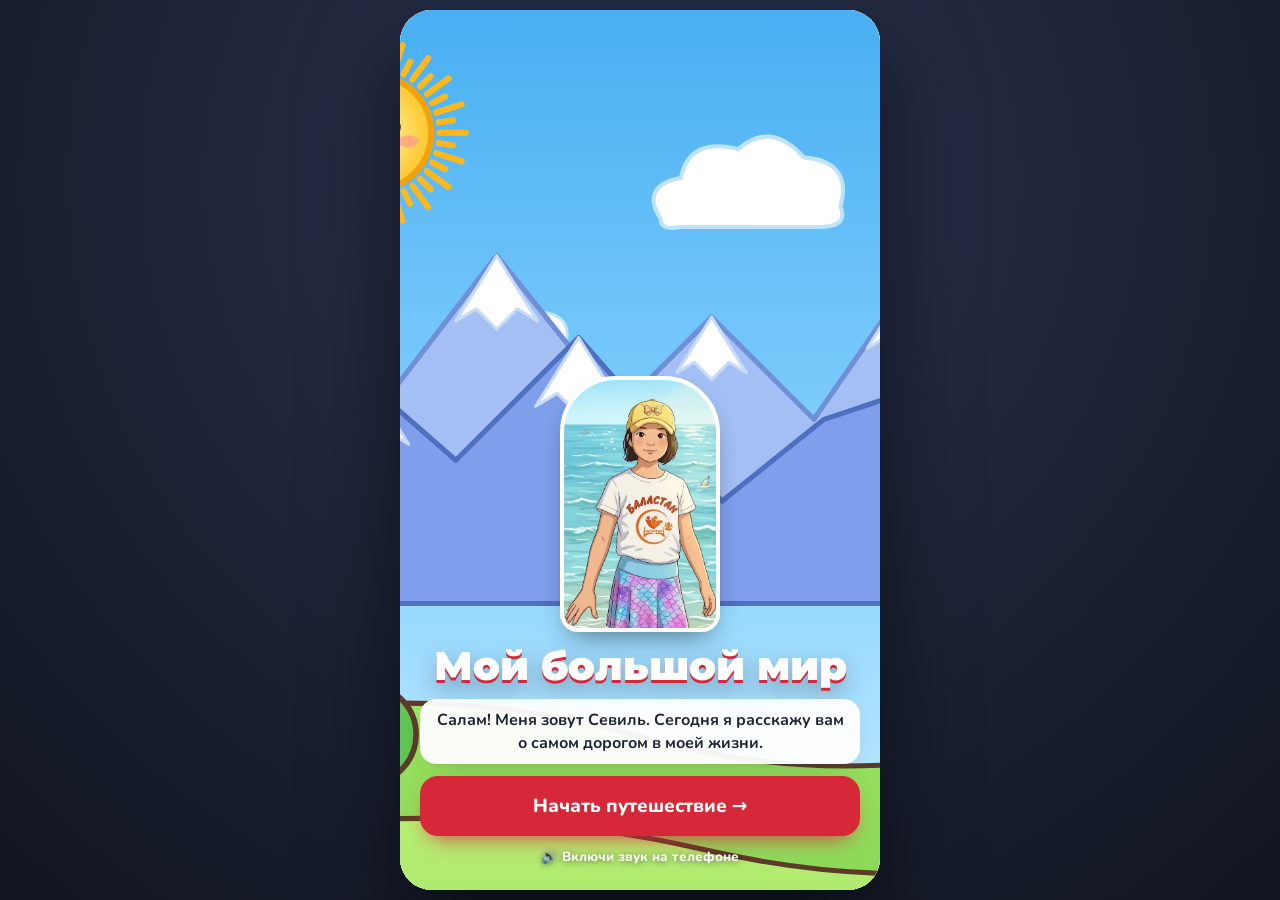
==== index.html @ 51887ad8 "Полный редизайн: приложение со вкладками, карточки, шесть родных, юрта в Родине Co-Authored-By: Clau" ====
<!DOCTYPE html>
<html lang="ru">
<head>
<meta charset="utf-8">
<meta name="viewport" content="width=device-width, initial-scale=1, viewport-fit=cover">
<meta name="theme-color" content="#1e2433">
<title>Мой большой мир — Севиль</title>
<link rel="preconnect" href="https://fonts.googleapis.com">
<link rel="preconnect" href="https://fonts.gstatic.com" crossorigin>
<link href="https://fonts.googleapis.com/css2?family=Montserrat:wght@700;800;900&family=Nunito:wght@600;700;800&display=swap&subset=cyrillic" rel="stylesheet">
<link rel="stylesheet" href="style.css?v=33">
</head>
<body>
<svg id="defs" width="0" height="0" style="position:absolute" aria-hidden="true"></svg>

<div id="app" data-theme="home">
  <header class="topbar">
    <div class="brand"><img src="img/sevil-face.jpg" alt="" width="34" height="34"><span id="brandTitle"></span></div>
    <button class="iconbtn" id="mute" aria-label="Выключить звук"></button>
  </header>

  <main id="pages"></main>

  <nav class="tabs" id="tabs" aria-label="Разделы"></nav>

  <div class="modal" id="medal" role="dialog" aria-modal="true" aria-label="Награда">
    <div class="modalCard">
      <div class="rays"></div>
      <div id="mArt" class="mart"></div>
      <h2 id="mName"></h2>
      <p id="mText"></p>
      <button class="btn primary" id="mOk">Продолжить</button>
    </div>
  </div>

  <div class="toast" id="toast" role="status"></div>
  <canvas id="confetti" aria-hidden="true"></canvas>

  <div class="splash" id="splash">
    <div class="splashSky" id="splashSky"></div>
    <div class="splashBody">
      <img class="arch" src="img/sevil.jpg" alt="Севиль" width="150" height="240">
      <h1 id="sTitle"></h1>
      <p id="sHello"></p>
      <button class="btn primary big" id="enter"></button>
      <small>🔊 Включи звук на телефоне</small>
    </div>
  </div>
</div>

<script src="content.js?v=33"></script>
<script src="art.js?v=33"></script>
<script src="art2.js?v=33"></script>
<script src="art3.js?v=33"></script>
<script src="app.js?v=33"></script>
</body>
</html>
---- style.css ----
/* ===== Дизайн-система ===== */
:root {
  --bg: #f6f2ea; --surface: #fff; --ink: #1e2433; --muted: #667085; --line: rgba(30, 36, 51, .08);
  --accent: #1e2433; --tint: #eceef3;
  --font: "Nunito", system-ui, -apple-system, "Segoe UI", sans-serif;
  --head: "Montserrat", "Nunito", system-ui, sans-serif;
  --safe-t: env(safe-area-inset-top, 0px); --safe-b: env(safe-area-inset-bottom, 0px);
  --shadow: 0 1px 0 rgba(30, 36, 51, .04), 0 14px 32px -16px rgba(30, 36, 51, .28);
}
#app[data-theme="land"] { --accent: #d62839; --tint: #fde8ea; }
#app[data-theme="family"] { --accent: #e8590c; --tint: #ffeadb; }
#app[data-theme="school"] { --accent: #2b7de9; --tint: #e3f0ff; }
#app[data-theme="awards"] { --accent: #b7791f; --tint: #fbf0d6; }

* { margin: 0; padding: 0; box-sizing: border-box; -webkit-tap-highlight-color: transparent; }
html, body { height: 100%; overflow: hidden; background: #11151f; font-family: var(--font); color: var(--ink); }
body { display: flex; justify-content: center; background: radial-gradient(circle at 50% 20%, #2a3350, #11151f); }
button { font: inherit; color: inherit; border: 0; background: none; cursor: pointer; }
:focus-visible { outline: 3px solid var(--accent); outline-offset: 2px; border-radius: 8px; }
.ic { width: 24px; height: 24px; display: block; }

#app { position: relative; width: min(100vw, 480px); height: 100dvh; display: flex; flex-direction: column; background: var(--bg); overflow: hidden; }
@media (min-width: 700px) { #app { height: min(100dvh, 880px); margin: auto; border-radius: 32px; box-shadow: 0 40px 90px rgba(0, 0, 0, .55); } }

/* ===== Верхняя панель и вкладки ===== */
.topbar { flex: none; display: flex; align-items: center; justify-content: space-between; padding: calc(var(--safe-t) + 8px) 12px 8px 14px; background: var(--surface); border-bottom: 1px solid var(--line); z-index: 20; }
.brand { display: flex; align-items: center; gap: 10px; font-family: var(--head); font-weight: 800; font-size: 15px; }
.brand img { border-radius: 50%; object-fit: cover; border: 2px solid var(--accent); }
.iconbtn { width: 44px; height: 44px; display: grid; place-items: center; border-radius: 50%; color: var(--ink); background: var(--tint); }
.tabs { flex: none; display: grid; grid-template-columns: repeat(5, 1fr); padding: 6px 6px calc(var(--safe-b) + 6px); background: var(--surface); border-top: 1px solid var(--line); box-shadow: 0 -10px 30px -20px rgba(30, 36, 51, .4); z-index: 20; }
.tab { display: flex; flex-direction: column; align-items: center; gap: 3px; padding: 4px 0; font-size: 11px; font-weight: 800; color: var(--muted); }
.tab .pill { width: 52px; height: 30px; display: grid; place-items: center; border-radius: 15px; transition: background .2s, color .2s; }
.tab.on { color: var(--ink); }
.tab.on .pill { background: var(--tint); color: var(--accent); }
.tab .dot { position: absolute; }

/* ===== Страницы ===== */
#pages { flex: 1; overflow-y: auto; overflow-x: hidden; overscroll-behavior: contain; -webkit-overflow-scrolling: touch; scroll-behavior: smooth; }
.page { display: none; }
.page.on { display: block; animation: pageIn .35s ease both; }
@keyframes pageIn { from { opacity: 0; transform: translateY(10px); } }

.hero { position: relative; height: clamp(250px, 40dvh, 360px); background: #bfe6ff; overflow: hidden; }
.hero svg, .homeSky svg, .splashSky svg { display: block; width: 100%; height: 100%; }
.sheet { position: relative; margin-top: -26px; padding: 22px 16px calc(var(--safe-b) + 28px); background: var(--bg); border-radius: 28px 28px 0 0; }
.eyebrow { font-size: 12px; font-weight: 800; letter-spacing: .08em; text-transform: uppercase; color: var(--accent); }
.titlebar { display: flex; align-items: flex-end; justify-content: space-between; gap: 12px; }
.titlebar h1 { margin-top: 2px; font-family: var(--head); font-weight: 900; font-size: clamp(26px, 8vw, 34px); line-height: 1.05; letter-spacing: -.01em; }
.lead { margin-top: 6px; font-size: 16px; font-weight: 700; color: var(--muted); }
.count { flex: none; padding: 6px 12px; border-radius: 99px; background: var(--tint); color: var(--accent); font-weight: 900; font-size: 14px; }
.bar { height: 6px; margin: 14px 0 18px; border-radius: 99px; background: var(--line); overflow: hidden; }
.bar i { display: block; height: 100%; width: 0; border-radius: 99px; background: var(--accent); transition: width .5s ease; }

/* ===== Карточки ===== */
.card { margin-bottom: 14px; padding: 16px; background: var(--surface); border-radius: 24px; box-shadow: var(--shadow); opacity: 0; transform: translateY(16px); transition: opacity .5s, transform .5s; }
.card.in { opacity: 1; transform: none; }
.cardhead { display: flex; align-items: center; justify-content: space-between; margin-bottom: 10px; }
.chip { padding: 4px 10px; border-radius: 99px; background: var(--tint); color: var(--accent); font-size: 12px; font-weight: 900; letter-spacing: .04em; text-transform: uppercase; }
.listen { display: flex; align-items: center; gap: 6px; height: 36px; padding: 0 12px 0 8px; border-radius: 99px; background: var(--ink); color: #fff; font-size: 13px; font-weight: 800; }
.listen .ic { width: 20px; height: 20px; }
.listen.playing { background: var(--accent); }
.card h2 { font-family: var(--head); font-weight: 800; font-size: 21px; line-height: 1.2; letter-spacing: -.01em; }
.card p { margin-top: 8px; font-size: 17px; font-weight: 600; line-height: 1.5; color: #39415a; }
.art, .fig { display: block; margin: 12px 0 2px; border-radius: 18px; overflow: hidden; background: var(--tint); }
.art svg { display: block; width: 100%; height: auto; aspect-ratio: 2 / 1; }
.fig svg { display: block; width: 100%; height: auto; aspect-ratio: 372 / 392; }
.card .art + p { margin-top: 12px; }
.info { margin-top: 12px; padding: 12px 14px; border-left: 4px solid var(--accent); border-radius: 4px 14px 14px 4px; background: var(--tint); font-size: 16px; font-weight: 700; line-height: 1.45; min-height: 64px; }
.info b { display: block; font-family: var(--head); font-size: 16px; margin-bottom: 2px; }
.info.pop { animation: pop .35s ease; }
@keyframes pop { from { transform: scale(.97); opacity: .4; } }
.mk { cursor: pointer; outline: none; }
.mk.seen circle:first-child { stroke-dasharray: none; }
.mk:hover { filter: brightness(1.06); }

.task { display: flex; align-items: center; gap: 12px; width: 100%; min-height: 54px; margin-top: 8px; padding: 10px 14px; border-radius: 16px; background: var(--bg); border: 2px solid var(--line); font-size: 17px; font-weight: 800; text-align: left; transition: background .2s, border-color .2s; }
.task .chk { flex: none; width: 30px; height: 30px; display: grid; place-items: center; border-radius: 50%; border: 2px solid var(--line); background: #fff; font-size: 16px; }
.task.done { background: #ffe9ee; border-color: #ff4d6d; }
.task.done .chk { background: #ff4d6d; border-color: #ff4d6d; }
.reasonBox { margin-top: 12px; min-height: 64px; padding: 14px; border-radius: 18px; background: var(--tint); font-size: 19px; font-weight: 800; text-align: center; display: grid; place-items: center; }

.btn { min-height: 52px; padding: 0 24px; border-radius: 16px; font-size: 17px; font-weight: 800; transition: transform .1s, opacity .2s; }
.btn:active { transform: scale(.98); }
.btn.primary { background: var(--accent); color: #fff; box-shadow: 0 10px 22px -10px var(--accent); }
.btn.ghost { background: var(--tint); color: var(--accent); }
.btn.big { min-height: 60px; font-size: 19px; width: 100%; border-radius: 18px; }
.btn[disabled] { opacity: .45; pointer-events: none; box-shadow: none; }
.wide { width: 100%; margin-top: 12px; }
.finish { margin-top: 14px; display: grid; gap: 10px; }
.finish small { text-align: center; font-weight: 800; color: var(--muted); }

/* ===== Главная ===== */
.homeHero { position: relative; height: 330px; overflow: hidden; background: #bfe6ff; }
.homeSky { position: absolute; inset: 0; }
.homeCopy { position: absolute; left: 14px; right: 14px; bottom: 36px; display: flex; align-items: flex-end; gap: 12px; }
.arch { flex: none; width: 112px; height: 178px; object-fit: cover; object-position: 50% 12%; border-radius: 56px 56px 18px 18px; border: 4px solid #fff; box-shadow: 0 14px 28px -10px rgba(0, 0, 0, .45); background: #fff; }
.bubble { position: relative; flex: 1; margin-bottom: 8px; padding: 12px 14px; border-radius: 20px 20px 20px 6px; background: #fff; box-shadow: var(--shadow); font-size: 16px; font-weight: 700; line-height: 1.4; }
.bubble b { display: block; margin-bottom: 2px; font-family: var(--head); font-size: 20px; color: #d62839; }
.h2 { font-family: var(--head); font-weight: 900; font-size: 22px; margin-bottom: 12px; }
.route { display: block; width: 100%; margin-bottom: 14px; border-radius: 24px; overflow: hidden; background: var(--surface); box-shadow: var(--shadow); text-align: left; }
.route .thumb { height: 120px; overflow: hidden; background: #bfe6ff; }
.route .thumb svg { display: block; width: 100%; height: 100%; }
.route .rbody { display: flex; align-items: center; gap: 12px; padding: 14px 16px; }
.route .rtext { flex: 1; }
.route h3 { font-family: var(--head); font-weight: 800; font-size: 19px; }
.route p { margin-top: 2px; font-size: 14px; font-weight: 700; color: var(--muted); }
.route .mini { height: 5px; margin-top: 8px; border-radius: 9px; background: var(--line); overflow: hidden; }
.route .mini i { display: block; height: 100%; background: var(--c); border-radius: 9px; transition: width .5s; }
.route .go { flex: none; width: 40px; height: 40px; display: grid; place-items: center; border-radius: 50%; background: var(--c); color: #fff; }
.route .go .ic { transform: rotate(180deg); width: 20px; height: 20px; }

/* ===== Награды ===== */
.medals { display: grid; grid-template-columns: repeat(3, 1fr); gap: 10px; margin-bottom: 14px; }
.medalBox { padding: 14px 6px 12px; text-align: center; border-radius: 22px; background: var(--surface); box-shadow: var(--shadow); }
.medalBox svg { width: 78%; height: auto; }
.medalBox.lock svg { filter: grayscale(1) opacity(.35); }
.medalBox b { display: block; margin-top: 6px; font-size: 13px; line-height: 1.2; font-weight: 900; }
.medalBox span { font-size: 12px; font-weight: 700; color: var(--muted); }
.stat { display: flex; align-items: center; gap: 12px; margin-bottom: 10px; padding: 14px 16px; border-radius: 20px; background: var(--surface); box-shadow: var(--shadow); font-size: 17px; font-weight: 800; }
.stat em { font-style: normal; font-size: 26px; }
.stat strong { margin-left: auto; font-family: var(--head); font-size: 22px; }
.finale { margin-top: 14px; padding: 20px 18px; border-radius: 24px; color: #fff; text-align: center; background: linear-gradient(135deg, #d62839, #e8590c 55%, #2b7de9); box-shadow: var(--shadow); }
.finale .three { display: flex; justify-content: center; margin-bottom: 8px; }
.finale .three svg { width: 84px; margin: 0 -10px; filter: drop-shadow(0 8px 10px rgba(0, 0, 0, .3)); }
.finale p { font-family: var(--head); font-weight: 800; font-size: 19px; line-height: 1.3; }

/* ===== Старт ===== */
.splash { position: absolute; inset: 0; z-index: 50; display: flex; flex-direction: column; background: #bfe6ff; transition: opacity .5s, visibility .5s; }
.splash.hide { opacity: 0; visibility: hidden; pointer-events: none; }
.splashSky { position: absolute; inset: 0; }
.splashBody { position: relative; z-index: 1; margin-top: auto; display: flex; flex-direction: column; align-items: center; gap: 12px; padding: 0 20px calc(var(--safe-b) + 24px); text-align: center; }
.splash .arch { width: clamp(110px, 20dvh, 160px); height: auto; aspect-ratio: 461 / 740; margin-bottom: 2px; }
.splash h1 { font-family: var(--head); font-weight: 900; font-size: clamp(30px, 9vw, 40px); line-height: 1.02; color: #fff; text-shadow: 0 3px 0 #d62839, 0 10px 24px rgba(0, 0, 0, .3); animation: rise .8s ease both; }
.splash p { padding: 10px 14px; border-radius: 16px; background: rgba(255, 255, 255, .95); font-size: 16px; font-weight: 700; line-height: 1.4; box-shadow: var(--shadow); animation: rise .8s .15s ease both; }
.splash small { font-weight: 800; color: #fff; text-shadow: 0 1px 6px rgba(0, 0, 0, .5); }
.splash .btn.primary { --accent: #d62839; animation: rise .8s .3s ease both; }
@keyframes rise { from { opacity: 0; transform: translateY(18px); } }

/* ===== Медаль ===== */
.modal { position: absolute; inset: 0; z-index: 60; display: grid; place-items: center; padding: 24px; background: rgba(17, 21, 31, .7); opacity: 0; visibility: hidden; transition: opacity .3s, visibility .3s; }
.modal.show { opacity: 1; visibility: visible; }
.modalCard { position: relative; width: 100%; max-width: 340px; padding: 26px 20px 20px; text-align: center; border-radius: 28px; background: var(--surface); box-shadow: 0 30px 60px rgba(0, 0, 0, .4); transform: scale(.9); transition: transform .4s cubic-bezier(.3, 1.5, .5, 1); overflow: hidden; }
.modal.show .modalCard { transform: none; }
.rays { position: absolute; top: -90px; left: 50%; width: 360px; height: 360px; margin-left: -180px; background: repeating-conic-gradient(rgba(255, 210, 63, .28) 0 9deg, transparent 9deg 18deg); border-radius: 50%; -webkit-mask: radial-gradient(circle, #000 18%, transparent 62%); mask: radial-gradient(circle, #000 18%, transparent 62%); }
.mart { position: relative; }
.mart svg { width: 150px; height: auto; filter: drop-shadow(0 10px 14px rgba(0, 0, 0, .3)); }
.modalCard h2 { position: relative; margin-top: 6px; font-family: var(--head); font-weight: 900; font-size: 24px; line-height: 1.15; }
.modalCard p { position: relative; margin: 6px 0 16px; font-size: 16px; font-weight: 700; color: var(--muted); }
.modalCard .btn { position: relative; width: 100%; --accent: #1e2433; }
#confetti { position: absolute; inset: 0; width: 100%; height: 100%; z-index: 70; pointer-events: none; }
.toast { position: absolute; left: 50%; bottom: calc(var(--safe-b) + 86px); z-index: 65; transform: translate(-50%, 20px); max-width: 86%; padding: 12px 18px; border-radius: 14px; background: var(--ink); color: #fff; font-size: 15px; font-weight: 800; text-align: center; opacity: 0; pointer-events: none; transition: opacity .25s, transform .25s; }
.toast.show { opacity: 1; transform: translate(-50%, 0); }
.burst { position: fixed; z-index: 80; font-size: 24px; pointer-events: none; animation: burst 1.1s ease-out forwards; }
@keyframes burst { from { opacity: 1; transform: translateY(0) scale(.6); } to { opacity: 0; transform: translateY(-90px) scale(1.3); } }

/* ===== Лёгкая анимация иллюстраций (только в больших картинках) ===== */
.hero .bob, .homeSky .bob { animation: bob 2.8s ease-in-out infinite; }
@keyframes bob { 50% { transform: translateY(-4px); } }
.hero .flagw { transform-box: fill-box; transform-origin: 0 50%; animation: flagw 1.8s ease-in-out infinite; }
@keyframes flagw { 50% { transform: skewY(3deg) scaleX(.96); } }
.hero .glide { animation: glide 6s ease-in-out infinite; }
@keyframes glide { 50% { transform: translate(10px, -8px); } }
.hero .smoke circle { fill: #fff; opacity: 0; transform-box: fill-box; transform-origin: center; animation: smoke 4.2s linear infinite; }
@keyframes smoke { 0% { opacity: .85; transform: translate(0, 0) scale(.5); } 100% { opacity: 0; transform: translate(26px, -80px) scale(2.2); } }
.hero .heartUp { animation: heartUp 3.4s ease-in infinite; transform-box: fill-box; transform-origin: center; }
@keyframes heartUp { 0% { opacity: 0; transform: translateY(0) scale(.5); } 25% { opacity: 1; } 100% { opacity: 0; transform: translateY(-60px) scale(1.3); } }
.hero .armL, .hero .armR { transform-box: fill-box; transform-origin: 50% 0; }

@media (prefers-reduced-motion: reduce) { *, *::before, *::after { animation: none !important; transition-duration: .001s !important; } .card { opacity: 1; transform: none; } }
.smoke circle { fill: #fff; opacity: 0; }
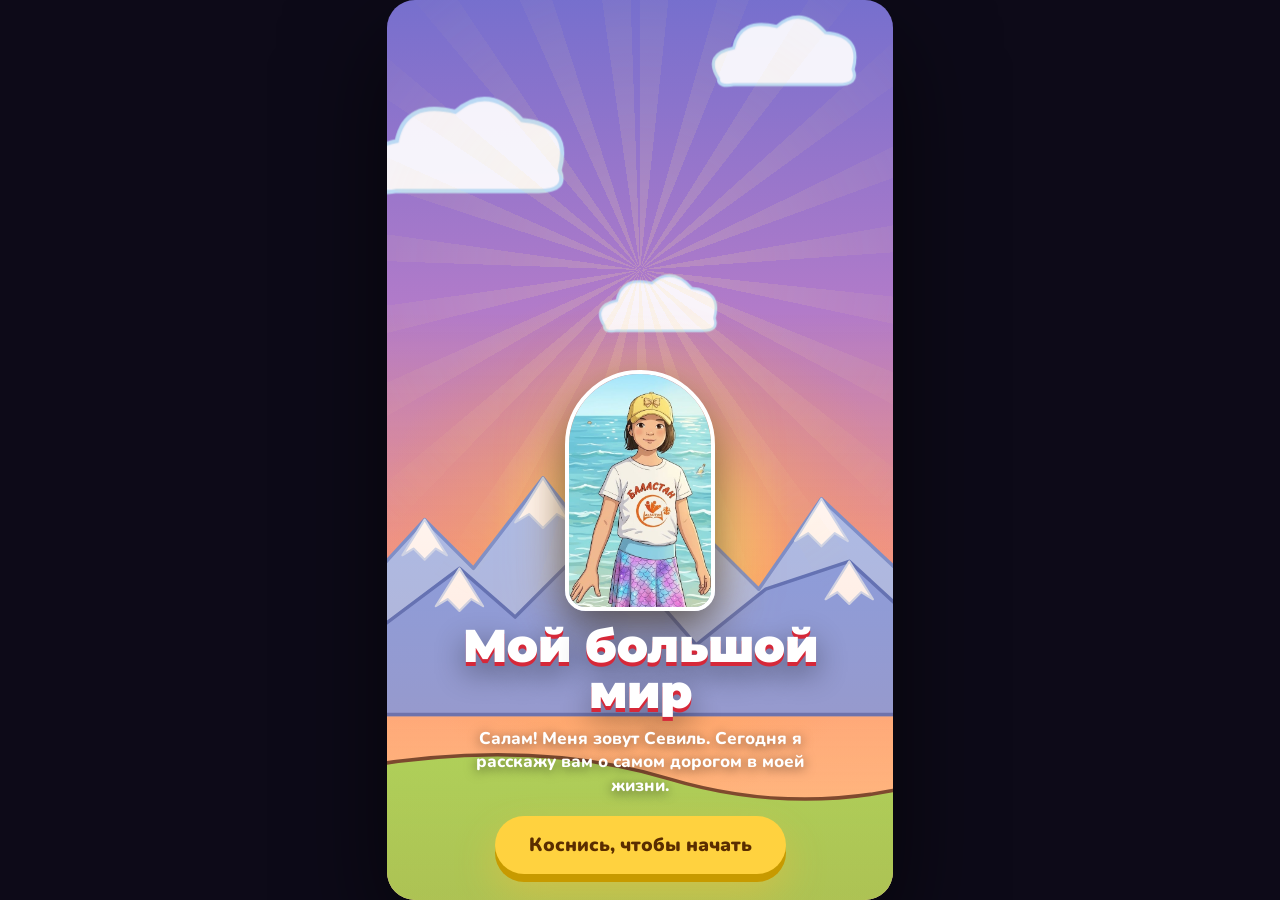
==== commit 833f05ec: "Кино-ролик вместо приложения: сцены, параллакс, свет, частицы, нажатие листает Co-Authored-By: Claud" ====
--- a/index.html
+++ b/index.html
@@ -3,55 +3,61 @@
 <head>
 <meta charset="utf-8">
 <meta name="viewport" content="width=device-width, initial-scale=1, viewport-fit=cover">
-<meta name="theme-color" content="#1e2433">
+<meta name="theme-color" content="#1b1230">
 <title>Мой большой мир — Севиль</title>
 <link rel="preconnect" href="https://fonts.googleapis.com">
 <link rel="preconnect" href="https://fonts.gstatic.com" crossorigin>
-<link href="https://fonts.googleapis.com/css2?family=Montserrat:wght@700;800;900&family=Nunito:wght@600;700;800&display=swap&subset=cyrillic" rel="stylesheet">
-<link rel="stylesheet" href="style.css?v=33">
+<link href="https://fonts.googleapis.com/css2?family=Montserrat:wght@800;900&family=Nunito:wght@700;800&display=swap&subset=cyrillic" rel="stylesheet">
+<link rel="stylesheet" href="style.css?v=42">
 </head>
 <body>
 <svg id="defs" width="0" height="0" style="position:absolute" aria-hidden="true"></svg>
 
-<div id="app" data-theme="home">
-  <header class="topbar">
-    <div class="brand"><img src="img/sevil-face.jpg" alt="" width="34" height="34"><span id="brandTitle"></span></div>
-    <button class="iconbtn" id="mute" aria-label="Выключить звук"></button>
-  </header>
+<div id="stage">
+  <div id="scenes"></div>
+  <canvas id="fx" aria-hidden="true"></canvas>
+  <div class="vig"></div>
 
-  <main id="pages"></main>
-
-  <nav class="tabs" id="tabs" aria-label="Разделы"></nav>
-
-  <div class="modal" id="medal" role="dialog" aria-modal="true" aria-label="Награда">
-    <div class="modalCard">
-      <div class="rays"></div>
-      <div id="mArt" class="mart"></div>
-      <h2 id="mName"></h2>
-      <p id="mText"></p>
-      <button class="btn primary" id="mOk">Продолжить</button>
-    </div>
+  <div class="topui" id="topui">
+    <div id="segs" aria-hidden="true"></div>
+    <button class="iconbtn" id="mute" aria-label="Выключить звук">🔊</button>
   </div>
 
-  <div class="toast" id="toast" role="status"></div>
-  <canvas id="confetti" aria-hidden="true"></canvas>
+  <div class="caption" id="cap" aria-live="polite">
+    <img class="mini" src="img/sevil-face.jpg" alt="Севиль" width="64" height="64">
+    <div class="ctext"><span class="area" id="area"></span><h2 id="line"></h2></div>
+  </div>
 
-  <div class="splash" id="splash">
-    <div class="splashSky" id="splashSky"></div>
-    <div class="splashBody">
+  <div class="zones" id="zones" aria-hidden="true"></div>
+  <div class="hint" id="hint">Нажми справа — дальше · Удерживай — пауза</div>
+
+  <section class="intro" id="intro">
+    <div class="introLayers" id="introLayers"></div>
+    <div class="rays big"></div>
+    <div class="introBody">
       <img class="arch" src="img/sevil.jpg" alt="Севиль" width="150" height="240">
-      <h1 id="sTitle"></h1>
-      <p id="sHello"></p>
-      <button class="btn primary big" id="enter"></button>
-      <small>🔊 Включи звук на телефоне</small>
+      <h1 id="iTitle"></h1>
+      <p id="iHello"></p>
+      <button class="tapbtn" id="enter"></button>
     </div>
-  </div>
+  </section>
+
+  <section class="finale" id="finale">
+    <div class="introLayers" id="finaleLayers"></div>
+    <div class="rays big"></div>
+    <div class="fBody">
+      <div class="meds" id="meds"></div>
+      <h2 id="fText"></h2>
+      <p class="credit" id="fCredit"></p>
+      <button class="tapbtn small" id="again">Смотреть ещё раз ↺</button>
+    </div>
+  </section>
 </div>
 
-<script src="content.js?v=33"></script>
-<script src="art.js?v=33"></script>
-<script src="art2.js?v=33"></script>
-<script src="art3.js?v=33"></script>
-<script src="app.js?v=33"></script>
+<script src="content.js?v=42"></script>
+<script src="art.js?v=42"></script>
+<script src="art2.js?v=42"></script>
+<script src="scenes.js?v=42"></script>
+<script src="app.js?v=42"></script>
 </body>
 </html>
--- a/style.css
+++ b/style.css
@@ -1,170 +1,108 @@
-/* ===== Дизайн-система ===== */
-:root {
-  --bg: #f6f2ea; --surface: #fff; --ink: #1e2433; --muted: #667085; --line: rgba(30, 36, 51, .08);
-  --accent: #1e2433; --tint: #eceef3;
-  --font: "Nunito", system-ui, -apple-system, "Segoe UI", sans-serif;
-  --head: "Montserrat", "Nunito", system-ui, sans-serif;
-  --safe-t: env(safe-area-inset-top, 0px); --safe-b: env(safe-area-inset-bottom, 0px);
-  --shadow: 0 1px 0 rgba(30, 36, 51, .04), 0 14px 32px -16px rgba(30, 36, 51, .28);
-}
-#app[data-theme="land"] { --accent: #d62839; --tint: #fde8ea; }
-#app[data-theme="family"] { --accent: #e8590c; --tint: #ffeadb; }
-#app[data-theme="school"] { --accent: #2b7de9; --tint: #e3f0ff; }
-#app[data-theme="awards"] { --accent: #b7791f; --tint: #fbf0d6; }
+/* ===== Основа: вертикальная «сцена» как в сторис ===== */
+:root { --safe-t: env(safe-area-inset-top, 0px); --safe-b: env(safe-area-inset-bottom, 0px); --head: "Montserrat", "Nunito", system-ui, sans-serif; --font: "Nunito", system-ui, sans-serif; --gold: #ffd23f; --coral: #ff5d3b; }
+* { margin: 0; padding: 0; box-sizing: border-box; -webkit-tap-highlight-color: transparent; user-select: none; -webkit-user-select: none; -webkit-touch-callout: none; }
+html, body { height: 100%; overflow: hidden; background: #0d0a18; font-family: var(--font); color: #fff; }
+body { display: flex; justify-content: center; }
+button { font: inherit; color: inherit; border: 0; background: none; cursor: pointer; }
+#stage { position: relative; width: min(100vw, calc(100dvh * .5625)); height: 100dvh; overflow: hidden; background: #1b1230; touch-action: manipulation; contain: layout paint; }
+@media (min-width: 700px) { #stage { height: min(100dvh, 900px); margin: auto; border-radius: 28px; box-shadow: 0 40px 100px rgba(0, 0, 0, .6); } }
 
-* { margin: 0; padding: 0; box-sizing: border-box; -webkit-tap-highlight-color: transparent; }
-html, body { height: 100%; overflow: hidden; background: #11151f; font-family: var(--font); color: var(--ink); }
-body { display: flex; justify-content: center; background: radial-gradient(circle at 50% 20%, #2a3350, #11151f); }
-button { font: inherit; color: inherit; border: 0; background: none; cursor: pointer; }
-:focus-visible { outline: 3px solid var(--accent); outline-offset: 2px; border-radius: 8px; }
-.ic { width: 24px; height: 24px; display: block; }
+/* ===== Сцены ===== */
+#scenes, .scene, .introLayers { position: absolute; inset: 0; }
+.scene { opacity: 0; visibility: hidden; transition: opacity .9s ease, visibility 0s .9s; }
+.scene.on { opacity: 1; visibility: visible; transition: opacity .9s ease; }
+.camera { position: absolute; inset: 0; transform-origin: 50% 70%; }
+.scene.on .camera.push { animation: push var(--dur, 7s) ease-out both; }
+@keyframes push { from { transform: scale(1); } to { transform: scale(1.09); } }
 
-#app { position: relative; width: min(100vw, 480px); height: 100dvh; display: flex; flex-direction: column; background: var(--bg); overflow: hidden; }
-@media (min-width: 700px) { #app { height: min(100dvh, 880px); margin: auto; border-radius: 32px; box-shadow: 0 40px 90px rgba(0, 0, 0, .55); } }
+.par { position: absolute; inset: -5%; transform: translate3d(calc(var(--px, 0) * var(--d, .3) * 1px), calc(var(--py, 0) * var(--d, .3) * 1px), 0); transition: transform .35s ease-out; will-change: transform; }
+.lay { position: absolute; inset: 0; }
+.lay svg { display: block; width: 100%; height: 100%; }
+.lay.clouds { animation: cloudDrift 40s linear infinite alternate; }
+@keyframes cloudDrift { from { transform: translate3d(-5%, 0, 0); } to { transform: translate3d(5%, 0, 0); } }
+.lay.bus { animation: busIn 2.6s cubic-bezier(.2, .8, .3, 1) both; }
+@keyframes busIn { from { transform: translate3d(-120%, 0, 0); } to { transform: none; } }
+.photoWrap { position: absolute; inset: 0; overflow: hidden; }
+.photo { position: absolute; left: 0; top: 0; height: 100%; width: auto; max-width: none; transform-origin: var(--o, 50% 50%); transform: translate3d(calc(var(--x0) * 1%), 0, 0) scale(var(--s0)); }
+.scene.on .photo { animation: kb var(--dur, 7s) cubic-bezier(.3, 0, .4, 1) both; }
+@keyframes kb { to { transform: translate3d(calc(var(--x1) * 1%), 0, 0) scale(var(--s1)); } }
 
-/* ===== Верхняя панель и вкладки ===== */
-.topbar { flex: none; display: flex; align-items: center; justify-content: space-between; padding: calc(var(--safe-t) + 8px) 12px 8px 14px; background: var(--surface); border-bottom: 1px solid var(--line); z-index: 20; }
-.brand { display: flex; align-items: center; gap: 10px; font-family: var(--head); font-weight: 800; font-size: 15px; }
-.brand img { border-radius: 50%; object-fit: cover; border: 2px solid var(--accent); }
-.iconbtn { width: 44px; height: 44px; display: grid; place-items: center; border-radius: 50%; color: var(--ink); background: var(--tint); }
-.tabs { flex: none; display: grid; grid-template-columns: repeat(5, 1fr); padding: 6px 6px calc(var(--safe-b) + 6px); background: var(--surface); border-top: 1px solid var(--line); box-shadow: 0 -10px 30px -20px rgba(30, 36, 51, .4); z-index: 20; }
-.tab { display: flex; flex-direction: column; align-items: center; gap: 3px; padding: 4px 0; font-size: 11px; font-weight: 800; color: var(--muted); }
-.tab .pill { width: 52px; height: 30px; display: grid; place-items: center; border-radius: 15px; transition: background .2s, color .2s; }
-.tab.on { color: var(--ink); }
-.tab.on .pill { background: var(--tint); color: var(--accent); }
-.tab .dot { position: absolute; }
+/* свет */
+.glow { position: absolute; left: 50%; top: 52%; width: 130%; aspect-ratio: 1; margin: -65% 0 0 -65%; border-radius: 50%; background: radial-gradient(circle, rgba(255, 220, 140, .5), rgba(255, 170, 90, .18) 40%, transparent 68%); opacity: .0; animation: breathe 4s ease-in-out infinite; pointer-events: none; }
+.scene.warm .glow { opacity: .8; }
+@keyframes breathe { 50% { transform: scale(1.12); opacity: .55; } }
+.rays { position: absolute; left: 50%; top: 20%; width: 170%; aspect-ratio: 1; margin: -85% 0 0 -85%; background: repeating-conic-gradient(from 0deg, rgba(255, 232, 160, .20) 0 6deg, transparent 6deg 16deg); border-radius: 50%; -webkit-mask: radial-gradient(circle, #000 5%, transparent 62%); mask: radial-gradient(circle, #000 5%, transparent 62%); animation: spin 90s linear infinite; pointer-events: none; opacity: .75; }
+.rays.big { top: 30%; opacity: .9; }
+@keyframes spin { to { transform: rotate(360deg); } }
+.sweep { position: absolute; inset: -20% 0; background: linear-gradient(105deg, transparent 38%, rgba(255, 244, 200, .22) 50%, transparent 62%); animation: sweep 7s ease-in-out infinite alternate; pointer-events: none; }
+@keyframes sweep { from { transform: translate3d(-40%, 0, 0); } to { transform: translate3d(40%, 0, 0); } }
+.vig { position: absolute; inset: 0; pointer-events: none; background: radial-gradient(ellipse at 50% 42%, transparent 48%, rgba(10, 6, 24, .5)); }
+#fx { position: absolute; inset: 0; width: 100%; height: 100%; pointer-events: none; }
 
-/* ===== Страницы ===== */
-#pages { flex: 1; overflow-y: auto; overflow-x: hidden; overscroll-behavior: contain; -webkit-overflow-scrolling: touch; scroll-behavior: smooth; }
-.page { display: none; }
-.page.on { display: block; animation: pageIn .35s ease both; }
-@keyframes pageIn { from { opacity: 0; transform: translateY(10px); } }
+/* герои SVG */
+.bob { animation: bob 2.6s ease-in-out infinite; }
+@keyframes bob { 50% { transform: translateY(-5px); } }
+.nod { animation: nod .9s ease-in-out 1 both; }
+@keyframes nod { 0%, 100% { transform: translateY(0); } 40% { transform: translateY(-16px) scale(1.06); } }
+.flagw { transform-box: fill-box; transform-origin: 0 50%; animation: flagw 1.6s ease-in-out infinite; }
+@keyframes flagw { 50% { transform: skewY(3deg) scaleX(.96); } }
+.wheel { animation: wheel .6s linear infinite; }
+@keyframes wheel { to { transform: rotate(360deg); } }
+.busgo { animation: busBob .5s ease-in-out infinite; }
+@keyframes busBob { 50% { transform: translateY(-2px); } }
 
-.hero { position: relative; height: clamp(250px, 40dvh, 360px); background: #bfe6ff; overflow: hidden; }
-.hero svg, .homeSky svg, .splashSky svg { display: block; width: 100%; height: 100%; }
-.sheet { position: relative; margin-top: -26px; padding: 22px 16px calc(var(--safe-b) + 28px); background: var(--bg); border-radius: 28px 28px 0 0; }
-.eyebrow { font-size: 12px; font-weight: 800; letter-spacing: .08em; text-transform: uppercase; color: var(--accent); }
-.titlebar { display: flex; align-items: flex-end; justify-content: space-between; gap: 12px; }
-.titlebar h1 { margin-top: 2px; font-family: var(--head); font-weight: 900; font-size: clamp(26px, 8vw, 34px); line-height: 1.05; letter-spacing: -.01em; }
-.lead { margin-top: 6px; font-size: 16px; font-weight: 700; color: var(--muted); }
-.count { flex: none; padding: 6px 12px; border-radius: 99px; background: var(--tint); color: var(--accent); font-weight: 900; font-size: 14px; }
-.bar { height: 6px; margin: 14px 0 18px; border-radius: 99px; background: var(--line); overflow: hidden; }
-.bar i { display: block; height: 100%; width: 0; border-radius: 99px; background: var(--accent); transition: width .5s ease; }
+/* подписи над родными и летающие буквы */
+.chip { position: absolute; transform: translate(-50%, -100%) scale(.6); padding: 6px 14px; border-radius: 99px; background: #fff; color: #1e2433; font-family: var(--head); font-weight: 800; font-size: 15px; box-shadow: 0 8px 20px rgba(0, 0, 0, .35); opacity: 0; white-space: nowrap; animation: chipIn 1.05s ease both; animation-delay: var(--d); }
+@keyframes chipIn { 0% { opacity: 0; transform: translate(-50%, -80%) scale(.6); } 18%, 78% { opacity: 1; transform: translate(-50%, -100%) scale(1); } 100% { opacity: 0; transform: translate(-50%, -120%) scale(.9); } }
+.letter { position: absolute; bottom: 36%; font-family: var(--head); font-weight: 900; font-size: 34px; color: #fff; text-shadow: 0 4px 0 rgba(0, 0, 0, .25), 0 0 18px rgba(255, 255, 255, .6); opacity: 0; animation: letterUp 5s ease-out infinite; animation-delay: var(--d); }
+@keyframes letterUp { 0% { opacity: 0; transform: translate3d(0, 40px, 0) rotate(-10deg) scale(.6); } 20% { opacity: 1; } 100% { opacity: 0; transform: translate3d(0, -260px, 0) rotate(12deg) scale(1.2); } }
 
-/* ===== Карточки ===== */
-.card { margin-bottom: 14px; padding: 16px; background: var(--surface); border-radius: 24px; box-shadow: var(--shadow); opacity: 0; transform: translateY(16px); transition: opacity .5s, transform .5s; }
-.card.in { opacity: 1; transform: none; }
-.cardhead { display: flex; align-items: center; justify-content: space-between; margin-bottom: 10px; }
-.chip { padding: 4px 10px; border-radius: 99px; background: var(--tint); color: var(--accent); font-size: 12px; font-weight: 900; letter-spacing: .04em; text-transform: uppercase; }
-.listen { display: flex; align-items: center; gap: 6px; height: 36px; padding: 0 12px 0 8px; border-radius: 99px; background: var(--ink); color: #fff; font-size: 13px; font-weight: 800; }
-.listen .ic { width: 20px; height: 20px; }
-.listen.playing { background: var(--accent); }
-.card h2 { font-family: var(--head); font-weight: 800; font-size: 21px; line-height: 1.2; letter-spacing: -.01em; }
-.card p { margin-top: 8px; font-size: 17px; font-weight: 600; line-height: 1.5; color: #39415a; }
-.art, .fig { display: block; margin: 12px 0 2px; border-radius: 18px; overflow: hidden; background: var(--tint); }
-.art svg { display: block; width: 100%; height: auto; aspect-ratio: 2 / 1; }
-.fig svg { display: block; width: 100%; height: auto; aspect-ratio: 372 / 392; }
-.card .art + p { margin-top: 12px; }
-.info { margin-top: 12px; padding: 12px 14px; border-left: 4px solid var(--accent); border-radius: 4px 14px 14px 4px; background: var(--tint); font-size: 16px; font-weight: 700; line-height: 1.45; min-height: 64px; }
-.info b { display: block; font-family: var(--head); font-size: 16px; margin-bottom: 2px; }
-.info.pop { animation: pop .35s ease; }
-@keyframes pop { from { transform: scale(.97); opacity: .4; } }
-.mk { cursor: pointer; outline: none; }
-.mk.seen circle:first-child { stroke-dasharray: none; }
-.mk:hover { filter: brightness(1.06); }
+/* ===== Интерфейс поверх сцены ===== */
+.topui { position: absolute; left: 0; right: 0; top: 0; z-index: 20; display: flex; align-items: center; gap: 10px; padding: calc(var(--safe-t) + 10px) 12px 0; pointer-events: none; opacity: 0; transition: opacity .5s; }
+.started .topui { opacity: 1; }
+#segs { flex: 1; display: flex; gap: 4px; }
+#segs i { flex: 1; height: 4px; border-radius: 4px; background: rgba(255, 255, 255, .35); overflow: hidden; }
+#segs b { display: block; width: 100%; height: 100%; background: #fff; transform: scaleX(0); transform-origin: 0 50%; }
+#segs i.done b { transform: scaleX(1); }
+#segs i.cur b { animation: fill var(--dur, 7s) linear forwards; }
+@keyframes fill { to { transform: scaleX(1); } }
+.iconbtn { pointer-events: auto; width: 40px; height: 40px; flex: none; display: grid; place-items: center; border-radius: 50%; font-size: 19px; background: rgba(15, 10, 30, .45); }
+.caption { position: absolute; left: 0; right: 0; bottom: 0; z-index: 15; display: flex; align-items: flex-end; gap: 12px; padding: 90px 16px calc(var(--safe-b) + 26px); background: linear-gradient(to top, rgba(14, 8, 30, .82), rgba(14, 8, 30, .5) 55%, transparent); pointer-events: none; opacity: 0; transition: opacity .5s; }
+.started .caption { opacity: 1; }
+.caption .mini { flex: none; width: 56px; height: 56px; border-radius: 50%; object-fit: cover; border: 3px solid #fff; box-shadow: 0 6px 16px rgba(0, 0, 0, .4); }
+.ctext { flex: 1; min-width: 0; }
+.area { display: inline-block; padding: 3px 10px; border-radius: 99px; background: rgba(255, 255, 255, .2); font-size: 13px; font-weight: 800; letter-spacing: .03em; }
+.ctext h2 { margin-top: 6px; font-family: var(--head); font-weight: 900; font-size: clamp(24px, 7.2vw, 32px); line-height: 1.12; text-shadow: 0 3px 14px rgba(0, 0, 0, .6); }
+.w { display: inline-block; opacity: 0; transform: translateY(14px); filter: blur(6px); animation: wordIn .7s cubic-bezier(.2, .8, .3, 1) forwards; }
+@keyframes wordIn { to { opacity: 1; transform: none; filter: blur(0); } }
+.zones { position: absolute; inset: 0; z-index: 10; }
+.hint { position: absolute; left: 50%; top: calc(var(--safe-t) + 60px); transform: translateX(-50%); z-index: 20; padding: 7px 14px; border-radius: 99px; background: rgba(15, 10, 30, .6); font-size: 13px; font-weight: 800; white-space: nowrap; opacity: 0; pointer-events: none; transition: opacity .6s; }
+.hint.show { opacity: 1; }
+#stage.paused *, #stage.paused *::before { animation-play-state: paused !important; }
 
-.task { display: flex; align-items: center; gap: 12px; width: 100%; min-height: 54px; margin-top: 8px; padding: 10px 14px; border-radius: 16px; background: var(--bg); border: 2px solid var(--line); font-size: 17px; font-weight: 800; text-align: left; transition: background .2s, border-color .2s; }
-.task .chk { flex: none; width: 30px; height: 30px; display: grid; place-items: center; border-radius: 50%; border: 2px solid var(--line); background: #fff; font-size: 16px; }
-.task.done { background: #ffe9ee; border-color: #ff4d6d; }
-.task.done .chk { background: #ff4d6d; border-color: #ff4d6d; }
-.reasonBox { margin-top: 12px; min-height: 64px; padding: 14px; border-radius: 18px; background: var(--tint); font-size: 19px; font-weight: 800; text-align: center; display: grid; place-items: center; }
+/* ===== Заставка и финал ===== */
+.intro, .finale { position: absolute; inset: 0; z-index: 30; display: flex; flex-direction: column; background: #1b1230; transition: opacity .8s, visibility .8s; }
+.finale { z-index: 25; opacity: 0; visibility: hidden; }
+.finale.on { opacity: 1; visibility: visible; }
+.intro.hide { opacity: 0; visibility: hidden; pointer-events: none; }
+.introBody, .fBody { position: relative; z-index: 2; margin-top: auto; display: flex; flex-direction: column; align-items: center; gap: 12px; padding: 0 22px calc(var(--safe-b) + 26px); text-align: center; }
+.arch { width: clamp(104px, 19dvh, 150px); height: auto; aspect-ratio: 461 / 740; object-fit: cover; object-position: 50% 12%; border-radius: 80px 80px 22px 22px; border: 4px solid #fff; box-shadow: 0 18px 40px rgba(0, 0, 0, .5), 0 0 60px rgba(255, 200, 120, .55); animation: floaty 4s ease-in-out infinite; }
+@keyframes floaty { 50% { transform: translateY(-8px); } }
+.intro h1 { font-family: var(--head); font-weight: 900; font-size: clamp(34px, 10.5vw, 46px); line-height: 1; text-shadow: 0 4px 0 #d62839, 0 12px 30px rgba(0, 0, 0, .45); }
+.intro h1 .w { filter: none; }
+.intro p { max-width: 330px; font-size: 17px; font-weight: 800; line-height: 1.4; text-shadow: 0 2px 12px rgba(0, 0, 0, .6); animation: rise 1s .9s ease both; }
+@keyframes rise { from { opacity: 0; transform: translateY(14px); } }
+.tapbtn { margin-top: 6px; min-height: 58px; padding: 0 34px; border-radius: 99px; font-size: 19px; font-weight: 900; color: #5a2d00; background: var(--gold); box-shadow: 0 8px 0 #c79a00, 0 18px 40px rgba(255, 190, 60, .45); animation: pulse 1.8s ease-in-out infinite; }
+.tapbtn:active { transform: translateY(6px); box-shadow: 0 2px 0 #c79a00; }
+.tapbtn.small { min-height: 48px; font-size: 16px; padding: 0 24px; animation: none; }
+@keyframes pulse { 50% { transform: scale(1.05); } }
+.meds { position: relative; width: 100%; height: 190px; margin-bottom: 6px; }
+.med { position: absolute; top: 0; left: 50%; width: 118px; margin-left: -59px; opacity: 0; transition: transform 1.6s cubic-bezier(.3, 1.3, .4, 1), opacity .8s; filter: drop-shadow(0 12px 18px rgba(0, 0, 0, .45)); }
+.med svg { width: 100%; height: auto; }
+.med0 { transform: translate(-200px, -90px) rotate(-70deg) scale(.4); } .med1 { transform: translate(0, -190px) scale(.4); } .med2 { transform: translate(200px, -90px) rotate(70deg) scale(.4); }
+.finale.on .meds.join .med { opacity: 1; }
+.finale.on .meds.join .med0 { transform: translate(-64px, 16px) rotate(-12deg); } .finale.on .meds.join .med1 { transform: translate(0, 0) scale(1.14); z-index: 2; } .finale.on .meds.join .med2 { transform: translate(64px, 16px) rotate(12deg); }
+.finale h2 { font-family: var(--head); font-weight: 900; font-size: clamp(22px, 6.6vw, 28px); line-height: 1.22; text-shadow: 0 3px 16px rgba(0, 0, 0, .6); }
+.credit { font-size: 15px; font-weight: 800; opacity: .9; }
 
-.btn { min-height: 52px; padding: 0 24px; border-radius: 16px; font-size: 17px; font-weight: 800; transition: transform .1s, opacity .2s; }
-.btn:active { transform: scale(.98); }
-.btn.primary { background: var(--accent); color: #fff; box-shadow: 0 10px 22px -10px var(--accent); }
-.btn.ghost { background: var(--tint); color: var(--accent); }
-.btn.big { min-height: 60px; font-size: 19px; width: 100%; border-radius: 18px; }
-.btn[disabled] { opacity: .45; pointer-events: none; box-shadow: none; }
-.wide { width: 100%; margin-top: 12px; }
-.finish { margin-top: 14px; display: grid; gap: 10px; }
-.finish small { text-align: center; font-weight: 800; color: var(--muted); }
-
-/* ===== Главная ===== */
-.homeHero { position: relative; height: 330px; overflow: hidden; background: #bfe6ff; }
-.homeSky { position: absolute; inset: 0; }
-.homeCopy { position: absolute; left: 14px; right: 14px; bottom: 36px; display: flex; align-items: flex-end; gap: 12px; }
-.arch { flex: none; width: 112px; height: 178px; object-fit: cover; object-position: 50% 12%; border-radius: 56px 56px 18px 18px; border: 4px solid #fff; box-shadow: 0 14px 28px -10px rgba(0, 0, 0, .45); background: #fff; }
-.bubble { position: relative; flex: 1; margin-bottom: 8px; padding: 12px 14px; border-radius: 20px 20px 20px 6px; background: #fff; box-shadow: var(--shadow); font-size: 16px; font-weight: 700; line-height: 1.4; }
-.bubble b { display: block; margin-bottom: 2px; font-family: var(--head); font-size: 20px; color: #d62839; }
-.h2 { font-family: var(--head); font-weight: 900; font-size: 22px; margin-bottom: 12px; }
-.route { display: block; width: 100%; margin-bottom: 14px; border-radius: 24px; overflow: hidden; background: var(--surface); box-shadow: var(--shadow); text-align: left; }
-.route .thumb { height: 120px; overflow: hidden; background: #bfe6ff; }
-.route .thumb svg { display: block; width: 100%; height: 100%; }
-.route .rbody { display: flex; align-items: center; gap: 12px; padding: 14px 16px; }
-.route .rtext { flex: 1; }
-.route h3 { font-family: var(--head); font-weight: 800; font-size: 19px; }
-.route p { margin-top: 2px; font-size: 14px; font-weight: 700; color: var(--muted); }
-.route .mini { height: 5px; margin-top: 8px; border-radius: 9px; background: var(--line); overflow: hidden; }
-.route .mini i { display: block; height: 100%; background: var(--c); border-radius: 9px; transition: width .5s; }
-.route .go { flex: none; width: 40px; height: 40px; display: grid; place-items: center; border-radius: 50%; background: var(--c); color: #fff; }
-.route .go .ic { transform: rotate(180deg); width: 20px; height: 20px; }
-
-/* ===== Награды ===== */
-.medals { display: grid; grid-template-columns: repeat(3, 1fr); gap: 10px; margin-bottom: 14px; }
-.medalBox { padding: 14px 6px 12px; text-align: center; border-radius: 22px; background: var(--surface); box-shadow: var(--shadow); }
-.medalBox svg { width: 78%; height: auto; }
-.medalBox.lock svg { filter: grayscale(1) opacity(.35); }
-.medalBox b { display: block; margin-top: 6px; font-size: 13px; line-height: 1.2; font-weight: 900; }
-.medalBox span { font-size: 12px; font-weight: 700; color: var(--muted); }
-.stat { display: flex; align-items: center; gap: 12px; margin-bottom: 10px; padding: 14px 16px; border-radius: 20px; background: var(--surface); box-shadow: var(--shadow); font-size: 17px; font-weight: 800; }
-.stat em { font-style: normal; font-size: 26px; }
-.stat strong { margin-left: auto; font-family: var(--head); font-size: 22px; }
-.finale { margin-top: 14px; padding: 20px 18px; border-radius: 24px; color: #fff; text-align: center; background: linear-gradient(135deg, #d62839, #e8590c 55%, #2b7de9); box-shadow: var(--shadow); }
-.finale .three { display: flex; justify-content: center; margin-bottom: 8px; }
-.finale .three svg { width: 84px; margin: 0 -10px; filter: drop-shadow(0 8px 10px rgba(0, 0, 0, .3)); }
-.finale p { font-family: var(--head); font-weight: 800; font-size: 19px; line-height: 1.3; }
-
-/* ===== Старт ===== */
-.splash { position: absolute; inset: 0; z-index: 50; display: flex; flex-direction: column; background: #bfe6ff; transition: opacity .5s, visibility .5s; }
-.splash.hide { opacity: 0; visibility: hidden; pointer-events: none; }
-.splashSky { position: absolute; inset: 0; }
-.splashBody { position: relative; z-index: 1; margin-top: auto; display: flex; flex-direction: column; align-items: center; gap: 12px; padding: 0 20px calc(var(--safe-b) + 24px); text-align: center; }
-.splash .arch { width: clamp(110px, 20dvh, 160px); height: auto; aspect-ratio: 461 / 740; margin-bottom: 2px; }
-.splash h1 { font-family: var(--head); font-weight: 900; font-size: clamp(30px, 9vw, 40px); line-height: 1.02; color: #fff; text-shadow: 0 3px 0 #d62839, 0 10px 24px rgba(0, 0, 0, .3); animation: rise .8s ease both; }
-.splash p { padding: 10px 14px; border-radius: 16px; background: rgba(255, 255, 255, .95); font-size: 16px; font-weight: 700; line-height: 1.4; box-shadow: var(--shadow); animation: rise .8s .15s ease both; }
-.splash small { font-weight: 800; color: #fff; text-shadow: 0 1px 6px rgba(0, 0, 0, .5); }
-.splash .btn.primary { --accent: #d62839; animation: rise .8s .3s ease both; }
-@keyframes rise { from { opacity: 0; transform: translateY(18px); } }
-
-/* ===== Медаль ===== */
-.modal { position: absolute; inset: 0; z-index: 60; display: grid; place-items: center; padding: 24px; background: rgba(17, 21, 31, .7); opacity: 0; visibility: hidden; transition: opacity .3s, visibility .3s; }
-.modal.show { opacity: 1; visibility: visible; }
-.modalCard { position: relative; width: 100%; max-width: 340px; padding: 26px 20px 20px; text-align: center; border-radius: 28px; background: var(--surface); box-shadow: 0 30px 60px rgba(0, 0, 0, .4); transform: scale(.9); transition: transform .4s cubic-bezier(.3, 1.5, .5, 1); overflow: hidden; }
-.modal.show .modalCard { transform: none; }
-.rays { position: absolute; top: -90px; left: 50%; width: 360px; height: 360px; margin-left: -180px; background: repeating-conic-gradient(rgba(255, 210, 63, .28) 0 9deg, transparent 9deg 18deg); border-radius: 50%; -webkit-mask: radial-gradient(circle, #000 18%, transparent 62%); mask: radial-gradient(circle, #000 18%, transparent 62%); }
-.mart { position: relative; }
-.mart svg { width: 150px; height: auto; filter: drop-shadow(0 10px 14px rgba(0, 0, 0, .3)); }
-.modalCard h2 { position: relative; margin-top: 6px; font-family: var(--head); font-weight: 900; font-size: 24px; line-height: 1.15; }
-.modalCard p { position: relative; margin: 6px 0 16px; font-size: 16px; font-weight: 700; color: var(--muted); }
-.modalCard .btn { position: relative; width: 100%; --accent: #1e2433; }
-#confetti { position: absolute; inset: 0; width: 100%; height: 100%; z-index: 70; pointer-events: none; }
-.toast { position: absolute; left: 50%; bottom: calc(var(--safe-b) + 86px); z-index: 65; transform: translate(-50%, 20px); max-width: 86%; padding: 12px 18px; border-radius: 14px; background: var(--ink); color: #fff; font-size: 15px; font-weight: 800; text-align: center; opacity: 0; pointer-events: none; transition: opacity .25s, transform .25s; }
-.toast.show { opacity: 1; transform: translate(-50%, 0); }
-.burst { position: fixed; z-index: 80; font-size: 24px; pointer-events: none; animation: burst 1.1s ease-out forwards; }
-@keyframes burst { from { opacity: 1; transform: translateY(0) scale(.6); } to { opacity: 0; transform: translateY(-90px) scale(1.3); } }
-
-/* ===== Лёгкая анимация иллюстраций (только в больших картинках) ===== */
-.hero .bob, .homeSky .bob { animation: bob 2.8s ease-in-out infinite; }
-@keyframes bob { 50% { transform: translateY(-4px); } }
-.hero .flagw { transform-box: fill-box; transform-origin: 0 50%; animation: flagw 1.8s ease-in-out infinite; }
-@keyframes flagw { 50% { transform: skewY(3deg) scaleX(.96); } }
-.hero .glide { animation: glide 6s ease-in-out infinite; }
-@keyframes glide { 50% { transform: translate(10px, -8px); } }
-.hero .smoke circle { fill: #fff; opacity: 0; transform-box: fill-box; transform-origin: center; animation: smoke 4.2s linear infinite; }
-@keyframes smoke { 0% { opacity: .85; transform: translate(0, 0) scale(.5); } 100% { opacity: 0; transform: translate(26px, -80px) scale(2.2); } }
-.hero .heartUp { animation: heartUp 3.4s ease-in infinite; transform-box: fill-box; transform-origin: center; }
-@keyframes heartUp { 0% { opacity: 0; transform: translateY(0) scale(.5); } 25% { opacity: 1; } 100% { opacity: 0; transform: translateY(-60px) scale(1.3); } }
-.hero .armL, .hero .armR { transform-box: fill-box; transform-origin: 50% 0; }
-
-@media (prefers-reduced-motion: reduce) { *, *::before, *::after { animation: none !important; transition-duration: .001s !important; } .card { opacity: 1; transform: none; } }
-.smoke circle { fill: #fff; opacity: 0; }
+@media (prefers-reduced-motion: reduce) { .rays, .glow, .sweep, .lay.clouds, .bob { animation: none !important; } .par { transition: none; } }
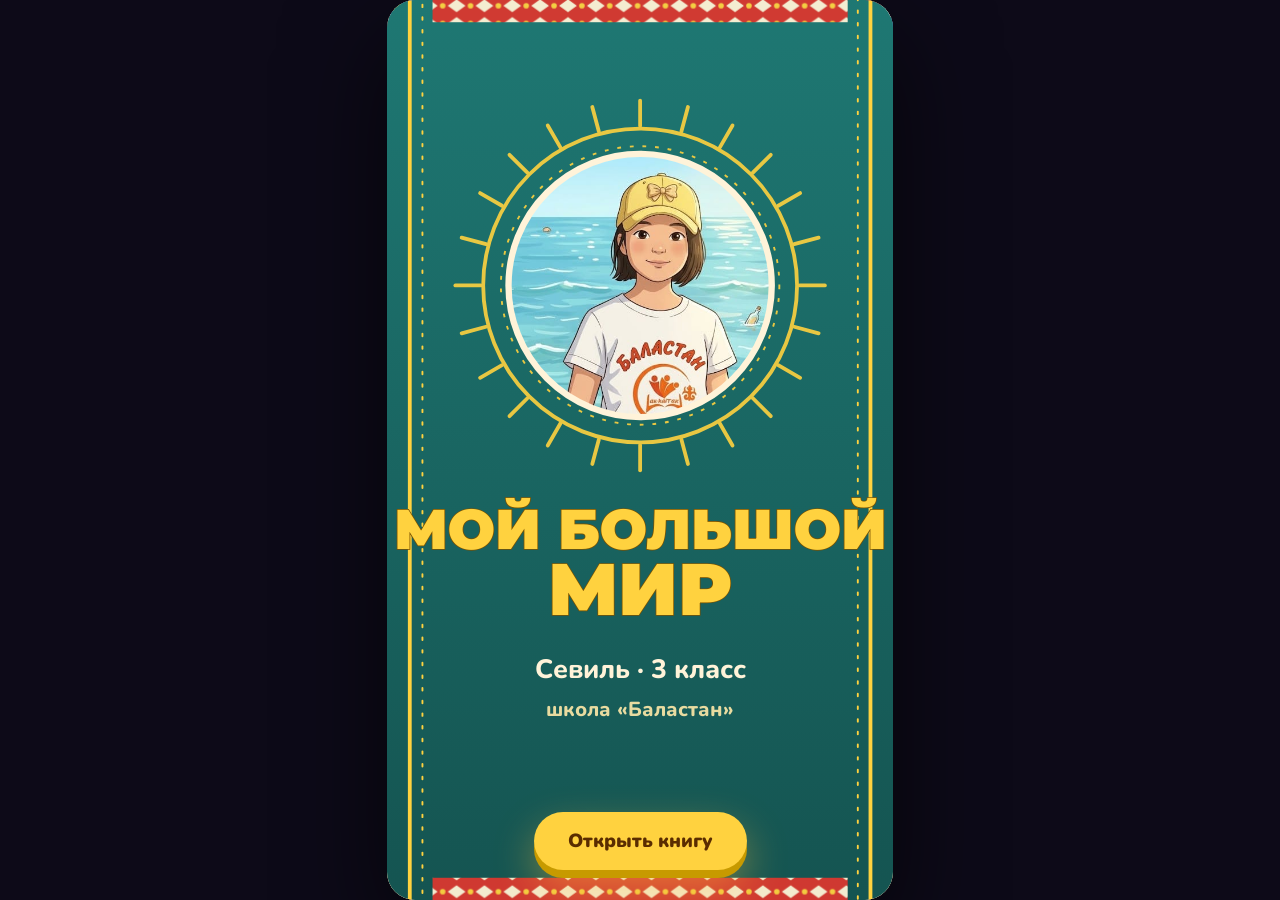
==== commit 640eacef: "Книга-пop-up: обложка, большой мир с древом, школой и Родиной, новые персонажи и рассказы без фото C" ====
--- a/index.html
+++ b/index.html
@@ -3,45 +3,55 @@
 <head>
 <meta charset="utf-8">
 <meta name="viewport" content="width=device-width, initial-scale=1, viewport-fit=cover">
-<meta name="theme-color" content="#1b1230">
+<meta name="theme-color" content="#14524f">
 <title>Мой большой мир — Севиль</title>
 <link rel="preconnect" href="https://fonts.googleapis.com">
 <link rel="preconnect" href="https://fonts.gstatic.com" crossorigin>
 <link href="https://fonts.googleapis.com/css2?family=Montserrat:wght@800;900&family=Nunito:wght@700;800&display=swap&subset=cyrillic" rel="stylesheet">
-<link rel="stylesheet" href="style.css?v=42">
+<link rel="stylesheet" href="style.css?v=54">
 </head>
 <body>
 <svg id="defs" width="0" height="0" style="position:absolute" aria-hidden="true"></svg>
 
 <div id="stage">
-  <div id="scenes"></div>
-  <canvas id="fx" aria-hidden="true"></canvas>
-  <div class="vig"></div>
+  <!-- Главная страница книги: большой мир -->
+  <section id="hub" aria-label="Мой большой мир">
+    <div id="hubLayers"></div>
+    <div id="spots"></div>
+    <div class="medalrow" id="medalrow" aria-label="Медали"></div>
+    <div class="hubHint" id="hubHint">Выбери: семья, школа или Родина</div>
+  </section>
 
-  <div class="topui" id="topui">
-    <div id="segs" aria-hidden="true"></div>
-    <button class="iconbtn" id="mute" aria-label="Выключить звук">🔊</button>
+  <!-- Рассказ -->
+  <section id="story" aria-label="Рассказ">
+    <div id="scenes"></div>
+    <canvas id="fx" aria-hidden="true"></canvas>
+    <div class="vig"></div>
+    <div class="topui" id="topui">
+      <div id="segs" aria-hidden="true"></div>
+    </div>
+    <div class="caption" id="cap" aria-live="polite">
+      <img class="mini" src="img/sevil-face.jpg" alt="Севиль" width="64" height="64">
+      <div class="ctext"><span class="area" id="area"></span><h2 id="line"></h2></div>
+    </div>
+    <div class="zones" id="zones" aria-hidden="true"></div>
+    <div class="hint" id="hint">Нажми справа — дальше · Удерживай — пауза</div>
+  </section>
+
+  <button class="iconbtn" id="home" aria-label="В книгу">📖</button>
+  <button class="iconbtn" id="mute" aria-label="Выключить звук">🔊</button>
+
+  <!-- Награда -->
+  <div class="modal" id="medal" role="dialog" aria-modal="true" aria-label="Награда">
+    <div class="modalCard">
+      <div id="mArt" class="mart"></div>
+      <h2 id="mName"></h2>
+      <p id="mText"></p>
+      <button class="tapbtn small" id="mOk">В книгу ▶</button>
+    </div>
   </div>
 
-  <div class="caption" id="cap" aria-live="polite">
-    <img class="mini" src="img/sevil-face.jpg" alt="Севиль" width="64" height="64">
-    <div class="ctext"><span class="area" id="area"></span><h2 id="line"></h2></div>
-  </div>
-
-  <div class="zones" id="zones" aria-hidden="true"></div>
-  <div class="hint" id="hint">Нажми справа — дальше · Удерживай — пауза</div>
-
-  <section class="intro" id="intro">
-    <div class="introLayers" id="introLayers"></div>
-    <div class="rays big"></div>
-    <div class="introBody">
-      <img class="arch" src="img/sevil.jpg" alt="Севиль" width="150" height="240">
-      <h1 id="iTitle"></h1>
-      <p id="iHello"></p>
-      <button class="tapbtn" id="enter"></button>
-    </div>
-  </section>
-
+  <!-- Финал -->
   <section class="finale" id="finale">
     <div class="introLayers" id="finaleLayers"></div>
     <div class="rays big"></div>
@@ -49,15 +59,24 @@
       <div class="meds" id="meds"></div>
       <h2 id="fText"></h2>
       <p class="credit" id="fCredit"></p>
-      <button class="tapbtn small" id="again">Смотреть ещё раз ↺</button>
+      <button class="tapbtn small" id="again">Вернуться в книгу ↺</button>
+    </div>
+  </section>
+
+  <!-- Обложка книги -->
+  <section class="book" id="book" aria-label="Обложка">
+    <div class="cover" id="cover">
+      <div class="face front"><div id="coverArt"></div><div class="rays big gold"></div><button class="tapbtn" id="enter"></button></div>
+      <div class="face back"></div>
     </div>
   </section>
 </div>
 
-<script src="content.js?v=42"></script>
-<script src="art.js?v=42"></script>
-<script src="art2.js?v=42"></script>
-<script src="scenes.js?v=42"></script>
-<script src="app.js?v=42"></script>
+<script src="content.js?v=54"></script>
+<script src="art.js?v=54"></script>
+<script src="art2.js?v=54"></script>
+<script src="chars.js?v=54"></script>
+<script src="paper.js?v=54"></script>
+<script src="app.js?v=54"></script>
 </body>
 </html>
--- a/style.css
+++ b/style.css
@@ -106,3 +106,90 @@
 .credit { font-size: 15px; font-weight: 800; opacity: .9; }
 
 @media (prefers-reduced-motion: reduce) { .rays, .glow, .sweep, .lay.clouds, .bob { animation: none !important; } .par { transition: none; } }
+
+/* ===================== Книга: главная страница, обложка, рассказы ===================== */
+#hub, #story { position: absolute; inset: 0; }
+#story { visibility: hidden; opacity: 0; transition: opacity .7s, visibility 0s .7s; }
+#stage.story #story { visibility: visible; opacity: 1; transition: opacity .7s; }
+#hub { background: #f0d3a4; transition: transform .9s cubic-bezier(.5, 0, .3, 1), opacity .7s, visibility 0s 0s; }
+#stage.story #hub { opacity: 0; transform: scale(1.2); visibility: hidden; transition: transform .9s cubic-bezier(.5, 0, .3, 1), opacity .7s, visibility 0s .9s; }
+#stage.story .topui, #story .topui, #story .caption { opacity: 1; }
+#stage:not(.story) #home { display: none; }
+.iconbtn { position: absolute; top: calc(var(--safe-t) + 6px); z-index: 45; }
+#home { left: 10px; font-size: 20px; }
+#mute { right: 10px; }
+.topui { padding: calc(var(--safe-t) + 22px) 58px 0; }
+
+/* слои главной страницы */
+.hl { position: absolute; inset: 0; }
+.hl .par { transition: transform .35s ease-out; }
+.hl.wall .lay { }
+.lay svg { filter: none; }
+.hl.tree .lay, .hl.boxes .lay, .hl.fx .lay { filter: drop-shadow(0 6px 5px rgba(60, 30, 5, .35)); }
+.hl.tree .lay { transform-origin: 50% 78%; }
+#hub.rise .hl.wall { animation: fadeIn .9s ease both; }
+#hub.rise .hl.tree .lay { animation: popTree 1.3s cubic-bezier(.3, 1.45, .5, 1) .35s both, treeSway 6s ease-in-out 1.7s infinite alternate; }
+#hub.rise .hl.boxes .lay { animation: popBox 1.1s cubic-bezier(.3, 1.35, .5, 1) 1s both; }
+#hub.rise .hl.fx .lay { animation: fadeIn .8s ease 1.9s both; }
+@keyframes fadeIn { from { opacity: 0; } }
+@keyframes popTree { from { transform: scale(.15); opacity: 0; } to { transform: none; opacity: 1; } }
+@keyframes popBox { from { transform: translate3d(0, 55%, 0); opacity: 0; } to { transform: none; opacity: 1; } }
+@keyframes treeSway { from { transform: rotate(-1deg); } to { transform: rotate(1deg); } }
+.lay.sway { transform-origin: 50% 82%; animation: treeSway 6s ease-in-out infinite alternate; }
+#hub:not(.rise) .hl:not(.wall) { opacity: 0; }
+
+/* нажимаемые места */
+.spot { position: absolute; z-index: 20; border: 0; background: transparent; border-radius: 30px; }
+.spot::after { content: ""; position: absolute; inset: -4px; border: 3px dashed rgba(255, 255, 255, .95); border-radius: inherit; box-shadow: 0 0 0 2px rgba(74, 47, 34, .25); animation: ringPulse 2s ease-in-out infinite; }
+@keyframes ringPulse { 50% { transform: scale(1.03); opacity: .55; } }
+.lbl { position: absolute; left: 50%; padding: 9px 18px; border-radius: 99px; background: #fff; color: #4a2f22; font-family: var(--head); font-weight: 900; font-size: 17px; white-space: nowrap; box-shadow: 0 8px 18px rgba(60, 30, 5, .4); transform: translate(-50%, -50%); animation: lblBob 2.4s ease-in-out infinite; }
+@keyframes lblBob { 50% { transform: translate(-50%, calc(-50% - 6px)); } }
+.spot.done .lbl::after { content: " ✓"; color: #2fb344; }
+.medalrow { position: absolute; z-index: 30; top: calc(var(--safe-t) + 10px); left: 0; right: 0; display: flex; justify-content: center; gap: 8px; pointer-events: none; }
+.mdot { width: 36px; height: 36px; display: grid; place-items: center; border-radius: 50%; background: rgba(255, 255, 255, .85); border: 2px solid #b7791f; font-size: 18px; filter: grayscale(1) opacity(.5); transition: filter .5s, transform .5s; }
+.mdot.on { filter: none; transform: scale(1.12); box-shadow: 0 0 16px rgba(255, 210, 63, .9); }
+.hubHint { position: absolute; z-index: 30; left: 50%; bottom: calc(var(--safe-b) + 14px); transform: translateX(-50%); padding: 9px 18px; border-radius: 99px; background: rgba(74, 47, 34, .86); font-size: 14px; font-weight: 800; white-space: nowrap; opacity: 0; transition: opacity .6s 2.6s; pointer-events: none; }
+#hub.rise .hubHint { opacity: 1; }
+
+/* обложка: книга раскрывается */
+.book { position: absolute; inset: 0; z-index: 60; perspective: 1900px; background: transparent; }
+.book.open { pointer-events: none; }
+.book.gone { visibility: hidden; }
+.cover { position: absolute; inset: 0; transform-origin: 0 50%; transform-style: preserve-3d; transition: transform 1.8s cubic-bezier(.55, .05, .2, 1); }
+.book.open .cover { transform: rotateY(-178deg); }
+.face { position: absolute; inset: 0; overflow: hidden; backface-visibility: hidden; -webkit-backface-visibility: hidden; }
+.face.back { transform: rotateY(180deg); background: linear-gradient(90deg, #d8bd8a, #fdf1da 14%); }
+.face.front { background: #14524f; box-shadow: inset 0 0 60px rgba(0, 0, 0, .45); }
+#coverArt { position: absolute; inset: 0; }
+#coverArt svg { display: block; width: 100%; height: 100%; }
+.front .rays { display: none; }
+.front .tapbtn { position: absolute; left: 0; right: 0; bottom: calc(var(--safe-b) + 30px); margin: auto; width: max-content; }
+
+/* движущиеся мелочи рисунков */
+.glide { animation: glide 6s ease-in-out infinite; }
+@keyframes glide { 50% { transform: translate(10px, -8px); } }
+.flagS { transform-box: fill-box; transform-origin: 0 50%; animation: flagw 1.6s ease-in-out infinite; }
+.boat { animation: boat 4s ease-in-out infinite; }
+@keyframes boat { 50% { transform: translateY(-3px) rotate(3deg); } }
+.smoke circle { fill: #fff; opacity: 0; transform-box: fill-box; transform-origin: center; animation: smoke 4.2s linear infinite; }
+@keyframes smoke { 0% { opacity: .85; transform: translate(0, 0) scale(.5); } 100% { opacity: 0; transform: translate(24px, -80px) scale(2.2); } }
+.twinkle { transform-box: fill-box; transform-origin: center; animation: twinkle 1.8s ease-in-out infinite; }
+@keyframes twinkle { 50% { transform: scale(.4) rotate(45deg); opacity: .4; } }
+.heartUp { transform-box: fill-box; transform-origin: center; animation: heartUp 3.2s ease-in infinite; }
+@keyframes heartUp { 0% { opacity: 0; transform: translateY(0) scale(.5); } 25% { opacity: 1; } 100% { opacity: 0; transform: translateY(-80px) scale(1.3); } }
+.photo.pano { aspect-ratio: 1000 / 800; height: 100%; width: auto; max-width: none; }
+.photo.pano .lay { position: absolute; inset: 0; }
+
+/* награда */
+.modal { position: absolute; inset: 0; z-index: 70; display: grid; place-items: center; padding: 24px; background: rgba(14, 8, 30, .72); opacity: 0; visibility: hidden; transition: opacity .3s, visibility .3s; }
+.modal.show { opacity: 1; visibility: visible; }
+.modalCard { width: 100%; max-width: 330px; padding: 26px 20px 22px; text-align: center; border-radius: 28px; background: #fff7e6; color: #4a2f22; box-shadow: 0 30px 70px rgba(0, 0, 0, .5); transform: scale(.88); transition: transform .45s cubic-bezier(.3, 1.5, .5, 1); }
+.modal.show .modalCard { transform: none; }
+.mart svg { width: 150px; height: auto; filter: drop-shadow(0 10px 14px rgba(0, 0, 0, .35)); animation: swing 3s ease-in-out infinite; transform-origin: 50% 0; }
+@keyframes swing { 50% { transform: rotate(5deg); } }
+.modalCard h2 { margin-top: 8px; font-family: var(--head); font-weight: 900; font-size: 24px; line-height: 1.15; }
+.modalCard p { margin: 6px 0 16px; font-size: 16px; font-weight: 800; color: #8a5a2c; }
+#fx { z-index: 12; }
+.lbl { font-size: 15px; padding: 7px 14px; }
+#hub.rise .hubHint { opacity: 0; animation: hintLife 5s 2.4s both; }
+@keyframes hintLife { 12%, 80% { opacity: 1; } 100% { opacity: 0; } }
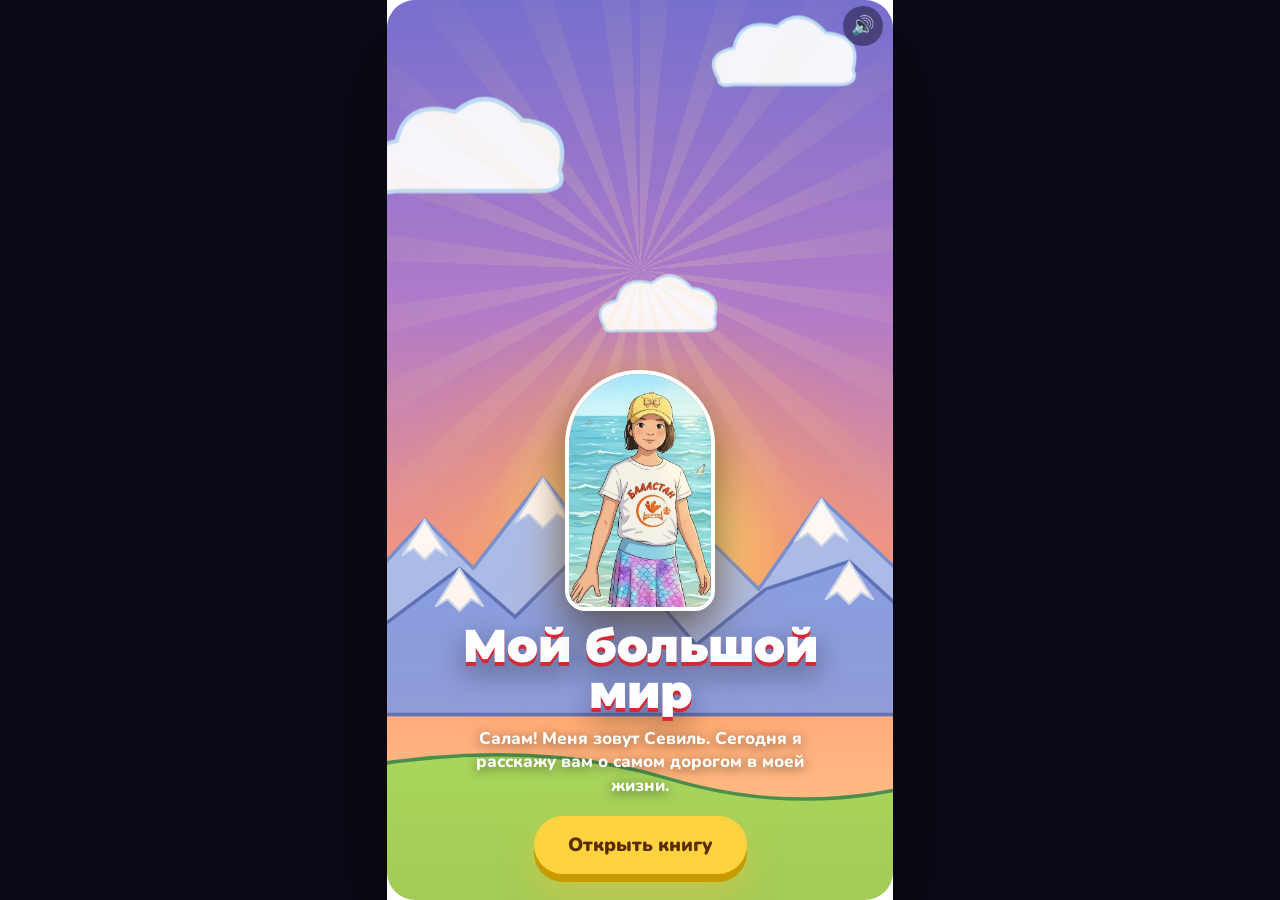
==== commit c4fe3a89: "Заставка как раньше, главный экран: три мира рядом (школа · семья · Родина) Co-Authored-By: Claude S" ====
--- a/index.html
+++ b/index.html
@@ -8,18 +8,21 @@
 <link rel="preconnect" href="https://fonts.googleapis.com">
 <link rel="preconnect" href="https://fonts.gstatic.com" crossorigin>
 <link href="https://fonts.googleapis.com/css2?family=Montserrat:wght@800;900&family=Nunito:wght@700;800&display=swap&subset=cyrillic" rel="stylesheet">
-<link rel="stylesheet" href="style.css?v=54">
+<link rel="stylesheet" href="style.css?v=60">
 </head>
 <body>
 <svg id="defs" width="0" height="0" style="position:absolute" aria-hidden="true"></svg>
 
 <div id="stage">
-  <!-- Главная страница книги: большой мир -->
+  <!-- Главная: три мира рядом, как на диораме (школа · семья · Родина) -->
   <section id="hub" aria-label="Мой большой мир">
-    <div id="hubLayers"></div>
-    <div id="spots"></div>
+    <div id="hubWall"></div>
     <div class="medalrow" id="medalrow" aria-label="Медали"></div>
-    <div class="hubHint" id="hubHint">Выбери: семья, школа или Родина</div>
+    <header class="hubTitle"><div class="ribbon"><b>МОЙ БОЛЬШОЙ МИР</b><span>ШКОЛА · СЕМЬЯ · РОДИНА</span></div></header>
+    <div id="worlds"></div>
+    <button class="chev l" id="prevW" aria-label="Влево">‹</button>
+    <button class="chev r" id="nextW" aria-label="Вправо">›</button>
+    <div class="hubBottom"><button class="tapbtn" id="cta"></button><div class="dotsW" id="dotsW"></div></div>
   </section>
 
   <!-- Рассказ -->
@@ -63,20 +66,24 @@
     </div>
   </section>
 
-  <!-- Обложка книги -->
-  <section class="book" id="book" aria-label="Обложка">
-    <div class="cover" id="cover">
-      <div class="face front"><div id="coverArt"></div><div class="rays big gold"></div><button class="tapbtn" id="enter"></button></div>
-      <div class="face back"></div>
+  <!-- Заставка -->
+  <section class="intro" id="intro">
+    <div class="introLayers" id="introLayers"></div>
+    <div class="rays big"></div>
+    <div class="introBody">
+      <img class="arch" src="img/sevil.jpg" alt="Севиль" width="150" height="240">
+      <h1 id="iTitle"></h1>
+      <p id="iHello"></p>
+      <button class="tapbtn" id="enter"></button>
     </div>
   </section>
 </div>
 
-<script src="content.js?v=54"></script>
-<script src="art.js?v=54"></script>
-<script src="art2.js?v=54"></script>
-<script src="chars.js?v=54"></script>
-<script src="paper.js?v=54"></script>
-<script src="app.js?v=54"></script>
+<script src="content.js?v=60"></script>
+<script src="art.js?v=60"></script>
+<script src="art2.js?v=60"></script>
+<script src="chars.js?v=60"></script>
+<script src="paper.js?v=60"></script>
+<script src="app.js?v=60"></script>
 </body>
 </html>
--- a/style.css
+++ b/style.css
@@ -193,3 +193,30 @@
 .lbl { font-size: 15px; padding: 7px 14px; }
 #hub.rise .hubHint { opacity: 0; animation: hintLife 5s 2.4s both; }
 @keyframes hintLife { 12%, 80% { opacity: 1; } 100% { opacity: 0; } }
+
+/* ===================== Три мира рядом ===================== */
+#hubWall, #hubWall svg { position: absolute; inset: 0; width: 100%; height: 100%; display: block; }
+.hubTitle { position: absolute; z-index: 30; left: 0; right: 0; top: calc(var(--safe-t) + 54px); display: flex; justify-content: center; pointer-events: none; }
+.ribbon { position: relative; padding: 8px 34px 9px; text-align: center; color: #4a2f22; background: #fff3d9; border: 3px solid #8a5a2c; box-shadow: 0 8px 18px rgba(60, 30, 5, .35); clip-path: polygon(0 0, 100% 0, 96% 50%, 100% 100%, 0 100%, 4% 50%); }
+.ribbon b { display: block; font-family: var(--head); font-weight: 900; font-size: clamp(17px, 5.2vw, 22px); letter-spacing: .02em; }
+.ribbon span { display: block; font-size: 11.5px; font-weight: 800; letter-spacing: .16em; color: #8a5a2c; }
+#worlds { position: absolute; z-index: 10; left: 0; right: 0; top: calc(var(--safe-t) + 120px); bottom: calc(var(--safe-b) + 98px); --sel: 1; }
+.world { position: absolute; left: 50%; top: 0; width: 74%; height: 100%; transform: translateX(calc(-50% + (var(--i) - var(--sel)) * 94%)) scale(.84); transform-origin: 50% 55%; opacity: .72; filter: brightness(.82) saturate(.9); transition: transform .65s cubic-bezier(.3, 1.2, .4, 1), opacity .5s, filter .5s; cursor: pointer; }
+.world.sel { transform: translateX(-50%) scale(1); opacity: 1; filter: none; z-index: 2; }
+.wcard { position: absolute; inset: 0; border-radius: 26px; overflow: hidden; border: 7px solid #b9824a; box-shadow: 0 0 0 2px #8a5a2c, 0 18px 34px rgba(60, 30, 5, .5); background: #bfe6ff; }
+.world:not(.sel) .wcard * { animation-play-state: paused !important; }
+#hub:not(.rise) .wcard { opacity: 0; }
+#hub.rise .wcard { animation: worldUp .95s cubic-bezier(.3, 1.4, .5, 1) both; animation-delay: calc(var(--i) * .16s + .15s); }
+@keyframes worldUp { from { transform: translate3d(0, 70%, 0) scale(.85); opacity: 0; } to { transform: none; opacity: 1; } }
+.sign { position: absolute; left: 50%; bottom: 14px; transform: translateX(-50%); padding: 6px 22px; border-radius: 8px; background: #fff3d9; border: 3px solid #8a5a2c; font-family: var(--head); font-weight: 900; font-size: 19px; letter-spacing: .06em; color: #4a2f22; box-shadow: 0 6px 12px rgba(60, 30, 5, .4); }
+.doneMark { position: absolute; top: 12px; right: 12px; width: 34px; height: 34px; display: none; place-items: center; border-radius: 50%; background: #2fb344; color: #fff; font-weight: 900; border: 3px solid #fff; }
+.world.done .doneMark { display: grid; }
+.chev { position: absolute; z-index: 40; top: 50%; width: 44px; height: 56px; margin-top: -10px; display: grid; place-items: center; font-size: 40px; line-height: 1; color: #fff; text-shadow: 0 2px 8px rgba(0, 0, 0, .5); background: rgba(74, 47, 34, .55); border-radius: 14px; }
+.chev.l { left: 4px; } .chev.r { right: 4px; }
+.hubBottom { position: absolute; z-index: 30; left: 0; right: 0; bottom: calc(var(--safe-b) + 14px); display: flex; flex-direction: column; align-items: center; gap: 10px; }
+.hubBottom .tapbtn { margin: 0; min-height: 54px; font-size: 18px; animation: pulse 1.8s ease-in-out infinite; }
+.dotsW { display: flex; gap: 8px; }
+.dotsW i { width: 9px; height: 9px; border-radius: 50%; background: rgba(74, 47, 34, .35); transition: transform .3s, background .3s; }
+.dotsW i.on { background: #4a2f22; transform: scale(1.4); }
+#hub:not(.rise) .hubTitle, #hub:not(.rise) .hubBottom, #hub:not(.rise) .chev { opacity: 0; }
+#hub .hubTitle, #hub .hubBottom, #hub .chev { transition: opacity .6s .9s; }
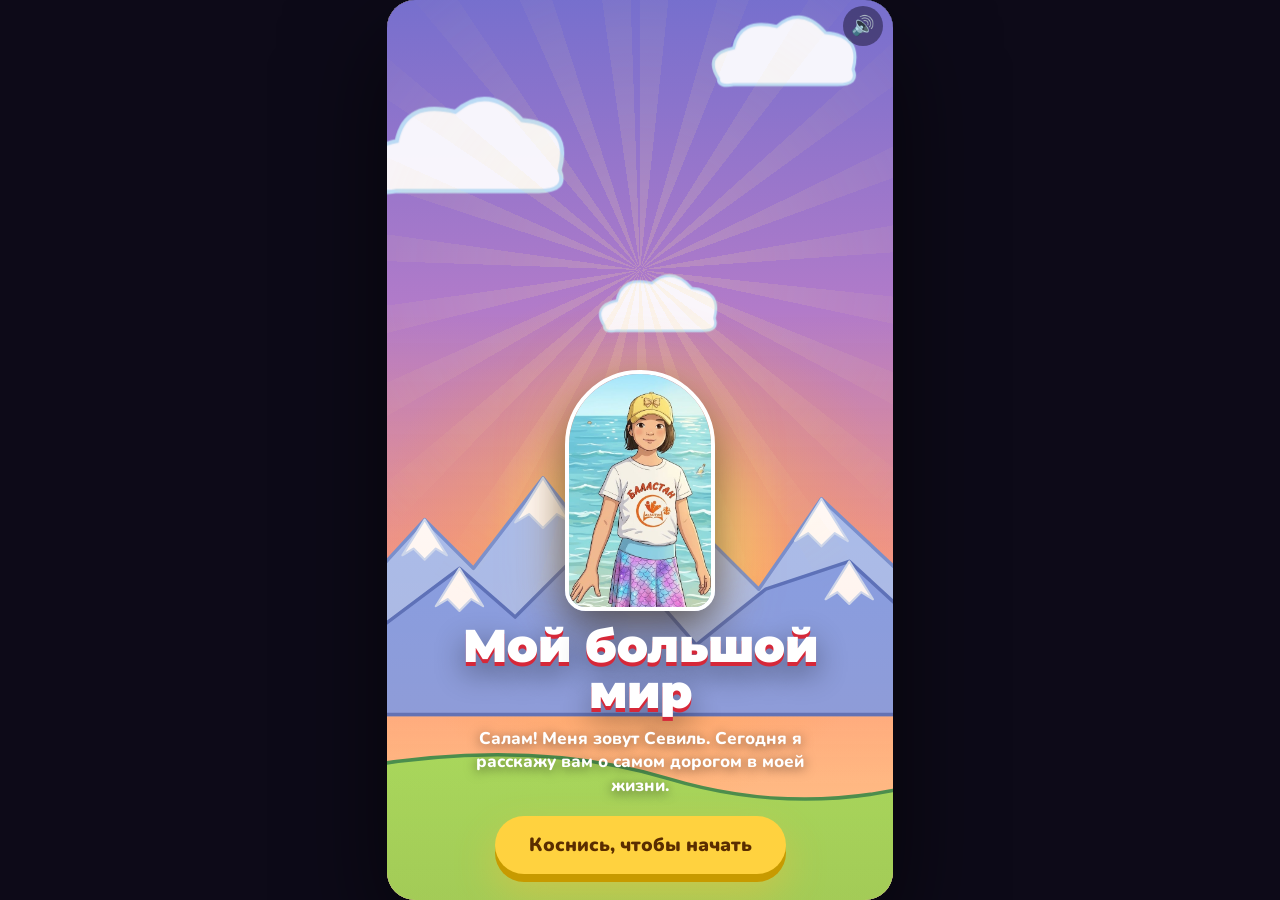
==== commit 5a45a19b: "Главная как диорама на одном экране, без медалей после рассказов, финал в конце Co-Authored-By: Clau" ====
--- a/index.html
+++ b/index.html
@@ -8,21 +8,17 @@
 <link rel="preconnect" href="https://fonts.googleapis.com">
 <link rel="preconnect" href="https://fonts.gstatic.com" crossorigin>
 <link href="https://fonts.googleapis.com/css2?family=Montserrat:wght@800;900&family=Nunito:wght@700;800&display=swap&subset=cyrillic" rel="stylesheet">
-<link rel="stylesheet" href="style.css?v=60">
+<link rel="stylesheet" href="style.css?v=63">
 </head>
 <body>
 <svg id="defs" width="0" height="0" style="position:absolute" aria-hidden="true"></svg>
 
 <div id="stage">
-  <!-- Главная: три мира рядом, как на диораме (школа · семья · Родина) -->
+  <!-- Главная: один экран, как диорама (школа · семья · Родина) -->
   <section id="hub" aria-label="Мой большой мир">
-    <div id="hubWall"></div>
-    <div class="medalrow" id="medalrow" aria-label="Медали"></div>
-    <header class="hubTitle"><div class="ribbon"><b>МОЙ БОЛЬШОЙ МИР</b><span>ШКОЛА · СЕМЬЯ · РОДИНА</span></div></header>
-    <div id="worlds"></div>
-    <button class="chev l" id="prevW" aria-label="Влево">‹</button>
-    <button class="chev r" id="nextW" aria-label="Вправо">›</button>
-    <div class="hubBottom"><button class="tapbtn" id="cta"></button><div class="dotsW" id="dotsW"></div></div>
+    <div id="hubLayers"></div>
+    <div id="spots"></div>
+    <div class="hubHint" id="hubHint">Нажми на древо, школу или Родину</div>
   </section>
 
   <!-- Рассказ -->
@@ -43,16 +39,6 @@
 
   <button class="iconbtn" id="home" aria-label="В книгу">📖</button>
   <button class="iconbtn" id="mute" aria-label="Выключить звук">🔊</button>
-
-  <!-- Награда -->
-  <div class="modal" id="medal" role="dialog" aria-modal="true" aria-label="Награда">
-    <div class="modalCard">
-      <div id="mArt" class="mart"></div>
-      <h2 id="mName"></h2>
-      <p id="mText"></p>
-      <button class="tapbtn small" id="mOk">В книгу ▶</button>
-    </div>
-  </div>
 
   <!-- Финал -->
   <section class="finale" id="finale">
@@ -79,11 +65,11 @@
   </section>
 </div>
 
-<script src="content.js?v=60"></script>
-<script src="art.js?v=60"></script>
-<script src="art2.js?v=60"></script>
-<script src="chars.js?v=60"></script>
-<script src="paper.js?v=60"></script>
-<script src="app.js?v=60"></script>
+<script src="content.js?v=63"></script>
+<script src="art.js?v=63"></script>
+<script src="art2.js?v=63"></script>
+<script src="chars.js?v=63"></script>
+<script src="paper.js?v=63"></script>
+<script src="app.js?v=63"></script>
 </body>
 </html>
--- a/style.css
+++ b/style.css
@@ -220,3 +220,6 @@
 .dotsW i.on { background: #4a2f22; transform: scale(1.4); }
 #hub:not(.rise) .hubTitle, #hub:not(.rise) .hubBottom, #hub:not(.rise) .chev { opacity: 0; }
 #hub .hubTitle, #hub .hubBottom, #hub .chev { transition: opacity .6s .9s; }
+.lbl { font-size: 14px; padding: 6px 12px; }
+.hubHint { bottom: calc(var(--safe-b) + 10px); }
+.hl.fx .lay { filter: none; }
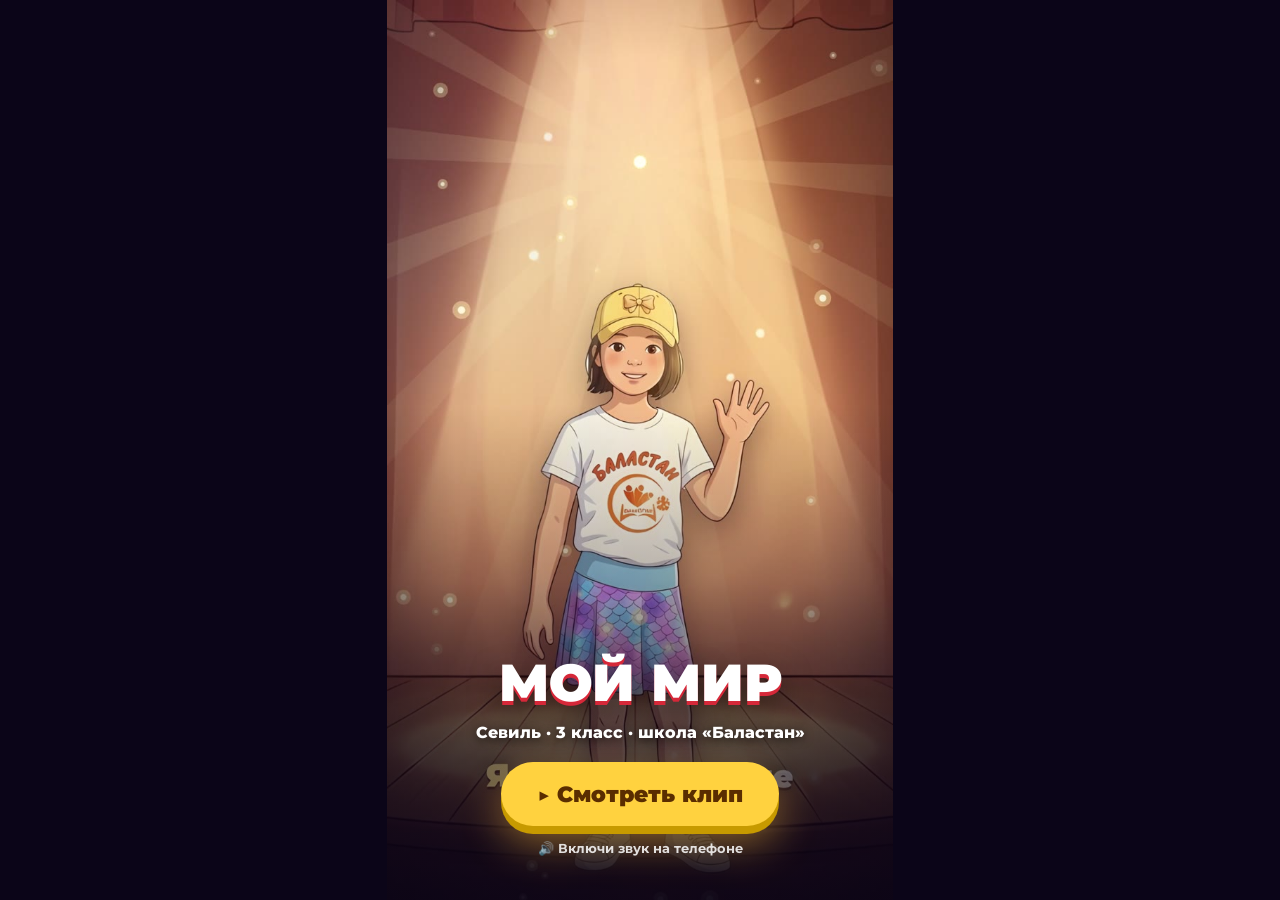
==== commit dcf3a6f3: "Главная — мультклип «Мой мир» (песня Севиль), интерактивный мир сохранён как world.html Co-Authored-" ====
--- a/index.html
+++ b/index.html
@@ -3,73 +3,58 @@
 <head>
 <meta charset="utf-8">
 <meta name="viewport" content="width=device-width, initial-scale=1, viewport-fit=cover">
-<meta name="theme-color" content="#14524f">
-<title>Мой большой мир — Севиль</title>
+<meta name="theme-color" content="#0b0518">
+<title>Мой мир — клип Севиль</title>
+<meta property="og:title" content="Мой мир — клип Севиль">
+<meta property="og:description" content="Песня и мультклип Севиль, 3 класс, школа «Баластан»">
+<meta property="og:image" content="video/poster.jpg">
 <link rel="preconnect" href="https://fonts.googleapis.com">
 <link rel="preconnect" href="https://fonts.gstatic.com" crossorigin>
-<link href="https://fonts.googleapis.com/css2?family=Montserrat:wght@800;900&family=Nunito:wght@700;800&display=swap&subset=cyrillic" rel="stylesheet">
-<link rel="stylesheet" href="style.css?v=63">
+<link href="https://fonts.googleapis.com/css2?family=Montserrat:wght@800;900&display=swap&subset=cyrillic" rel="stylesheet">
+<style>
+  :root { --safe-b: env(safe-area-inset-bottom, 0px); }
+  * { margin: 0; padding: 0; box-sizing: border-box; -webkit-tap-highlight-color: transparent; }
+  html, body { height: 100%; background: #0b0518; overflow: hidden; font-family: Montserrat, system-ui, sans-serif; color: #fff; }
+  body { display: flex; align-items: center; justify-content: center; }
+  .player { position: relative; height: 100dvh; width: min(100vw, calc(100dvh * .5625)); background: #000; overflow: hidden; }
+  video { display: block; width: 100%; height: 100%; object-fit: cover; background: #000; }
+  .cover { position: absolute; inset: 0; display: flex; flex-direction: column; align-items: center; justify-content: flex-end; gap: 14px; padding: 0 24px calc(var(--safe-b) + 44px); background: linear-gradient(to top, rgba(8, 3, 20, .78), rgba(8, 3, 20, 0) 55%); transition: opacity .5s, visibility .5s; }
+  .cover.hide { opacity: 0; visibility: hidden; pointer-events: none; }
+  h1 { font-weight: 900; font-size: clamp(34px, 11vw, 52px); line-height: 1; text-align: center; text-shadow: 0 4px 0 #d62839, 0 12px 30px rgba(0, 0, 0, .5); }
+  p { font-weight: 800; font-size: 16px; text-align: center; text-shadow: 0 2px 10px rgba(0, 0, 0, .7); }
+  .play { margin-top: 6px; min-height: 64px; padding: 0 36px; border: 0; border-radius: 99px; font: 900 22px Montserrat, sans-serif; color: #5a2d00; background: #ffd23f; box-shadow: 0 8px 0 #c79a00, 0 18px 40px rgba(255, 190, 60, .45); cursor: pointer; animation: pulse 1.8s ease-in-out infinite; }
+  .play:active { transform: translateY(6px); box-shadow: 0 2px 0 #c79a00; }
+  @keyframes pulse { 50% { transform: scale(1.05); } }
+  small { font-weight: 700; font-size: 13px; opacity: .85; }
+  .end { position: absolute; inset: 0; display: none; flex-direction: column; align-items: center; justify-content: center; gap: 14px; background: rgba(8, 3, 20, .72); }
+  .end.show { display: flex; }
+  .end a, .end button { min-height: 52px; padding: 0 28px; border-radius: 99px; border: 0; font: 900 18px Montserrat, sans-serif; text-decoration: none; display: inline-flex; align-items: center; cursor: pointer; }
+  .end button { color: #5a2d00; background: #ffd23f; }
+  .end a { color: #fff; background: rgba(255, 255, 255, .18); }
+</style>
 </head>
 <body>
-<svg id="defs" width="0" height="0" style="position:absolute" aria-hidden="true"></svg>
-
-<div id="stage">
-  <!-- Главная: один экран, как диорама (школа · семья · Родина) -->
-  <section id="hub" aria-label="Мой большой мир">
-    <div id="hubLayers"></div>
-    <div id="spots"></div>
-    <div class="hubHint" id="hubHint">Нажми на древо, школу или Родину</div>
-  </section>
-
-  <!-- Рассказ -->
-  <section id="story" aria-label="Рассказ">
-    <div id="scenes"></div>
-    <canvas id="fx" aria-hidden="true"></canvas>
-    <div class="vig"></div>
-    <div class="topui" id="topui">
-      <div id="segs" aria-hidden="true"></div>
-    </div>
-    <div class="caption" id="cap" aria-live="polite">
-      <img class="mini" src="img/sevil-face.jpg" alt="Севиль" width="64" height="64">
-      <div class="ctext"><span class="area" id="area"></span><h2 id="line"></h2></div>
-    </div>
-    <div class="zones" id="zones" aria-hidden="true"></div>
-    <div class="hint" id="hint">Нажми справа — дальше · Удерживай — пауза</div>
-  </section>
-
-  <button class="iconbtn" id="home" aria-label="В книгу">📖</button>
-  <button class="iconbtn" id="mute" aria-label="Выключить звук">🔊</button>
-
-  <!-- Финал -->
-  <section class="finale" id="finale">
-    <div class="introLayers" id="finaleLayers"></div>
-    <div class="rays big"></div>
-    <div class="fBody">
-      <div class="meds" id="meds"></div>
-      <h2 id="fText"></h2>
-      <p class="credit" id="fCredit"></p>
-      <button class="tapbtn small" id="again">Вернуться в книгу ↺</button>
-    </div>
-  </section>
-
-  <!-- Заставка -->
-  <section class="intro" id="intro">
-    <div class="introLayers" id="introLayers"></div>
-    <div class="rays big"></div>
-    <div class="introBody">
-      <img class="arch" src="img/sevil.jpg" alt="Севиль" width="150" height="240">
-      <h1 id="iTitle"></h1>
-      <p id="iHello"></p>
-      <button class="tapbtn" id="enter"></button>
-    </div>
-  </section>
-</div>
-
-<script src="content.js?v=63"></script>
-<script src="art.js?v=63"></script>
-<script src="art2.js?v=63"></script>
-<script src="chars.js?v=63"></script>
-<script src="paper.js?v=63"></script>
-<script src="app.js?v=63"></script>
+<main class="player">
+  <video id="v" playsinline preload="metadata" poster="video/poster.jpg">
+    <source src="video/sevil-clip.mp4" type="video/mp4">
+  </video>
+  <div class="cover" id="cover">
+    <h1>МОЙ МИР</h1>
+    <p>Севиль · 3 класс · школа «Баластан»</p>
+    <button class="play" id="play">▶ Смотреть клип</button>
+    <small>🔊 Включи звук на телефоне</small>
+  </div>
+  <div class="end" id="end">
+    <button id="again">↺ Смотреть ещё раз</button>
+    <a href="world.html">Открыть интерактивный мир</a>
+  </div>
+</main>
+<script>
+  const v = document.getElementById("v"), cover = document.getElementById("cover"), end = document.getElementById("end");
+  document.getElementById("play").addEventListener("click", () => { cover.classList.add("hide"); v.controls = false; v.play().catch(() => { v.controls = true; }); });
+  v.addEventListener("ended", () => end.classList.add("show"));
+  document.getElementById("again").addEventListener("click", () => { end.classList.remove("show"); v.currentTime = 0; v.play(); });
+  v.addEventListener("click", () => { if (!v.paused) v.pause(); else v.play(); });
+</script>
 </body>
 </html>
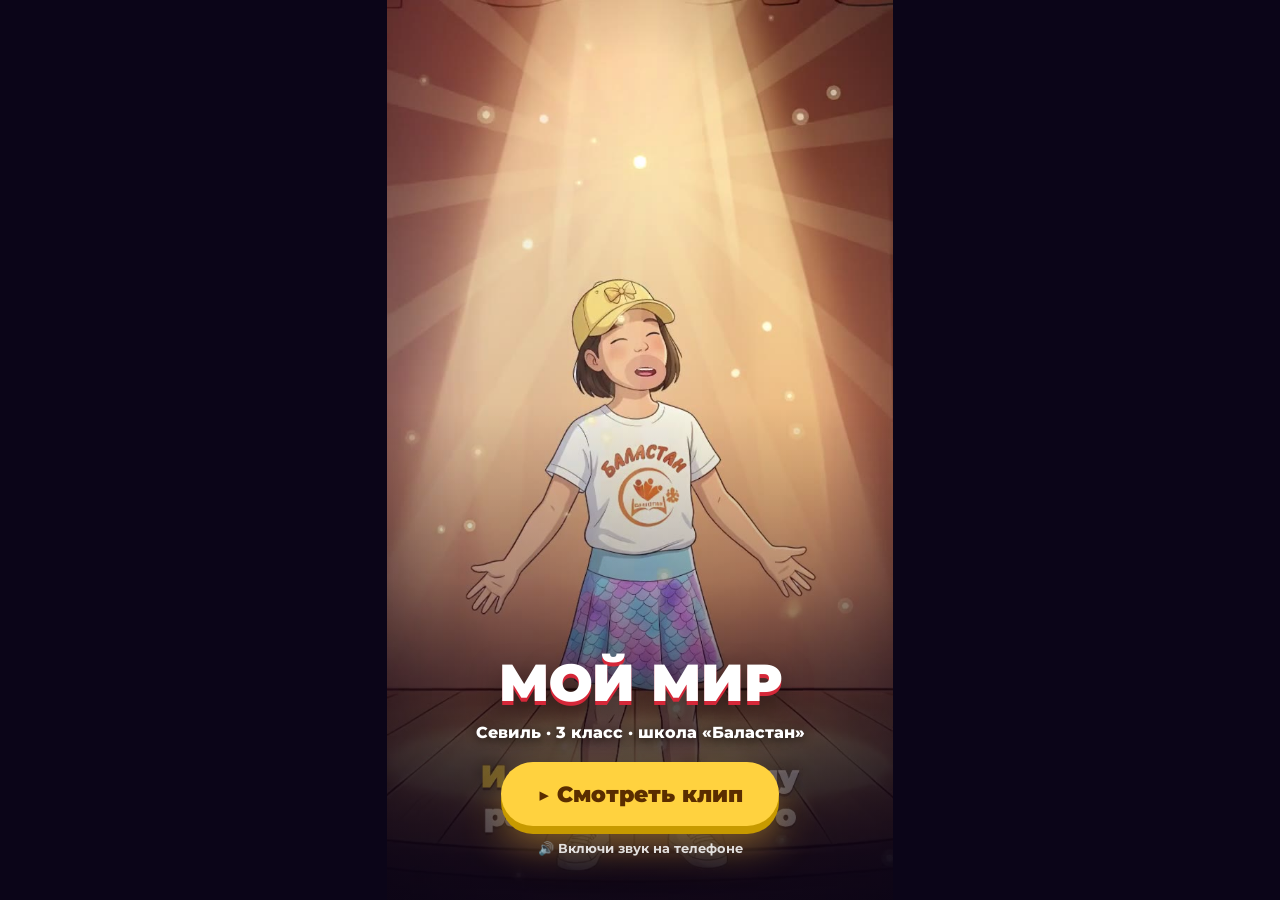
==== commit f936ece8: "Клип «Мой мир»: оживающая Севиль (скелетная анимация, ветер в фонах, камера) Co-Authored-By: Claude " ====
--- a/index.html
+++ b/index.html
@@ -7,7 +7,7 @@
 <title>Мой мир — клип Севиль</title>
 <meta property="og:title" content="Мой мир — клип Севиль">
 <meta property="og:description" content="Песня и мультклип Севиль, 3 класс, школа «Баластан»">
-<meta property="og:image" content="video/poster.jpg">
+<meta property="og:image" content="video/poster.jpg?v=2">
 <link rel="preconnect" href="https://fonts.googleapis.com">
 <link rel="preconnect" href="https://fonts.gstatic.com" crossorigin>
 <link href="https://fonts.googleapis.com/css2?family=Montserrat:wght@800;900&display=swap&subset=cyrillic" rel="stylesheet">
@@ -35,8 +35,8 @@
 </head>
 <body>
 <main class="player">
-  <video id="v" playsinline preload="metadata" poster="video/poster.jpg">
-    <source src="video/sevil-clip.mp4" type="video/mp4">
+  <video id="v" playsinline preload="metadata" poster="video/poster.jpg?v=2">
+    <source src="video/sevil-clip.mp4?v=2" type="video/mp4">
   </video>
   <div class="cover" id="cover">
     <h1>МОЙ МИР</h1>
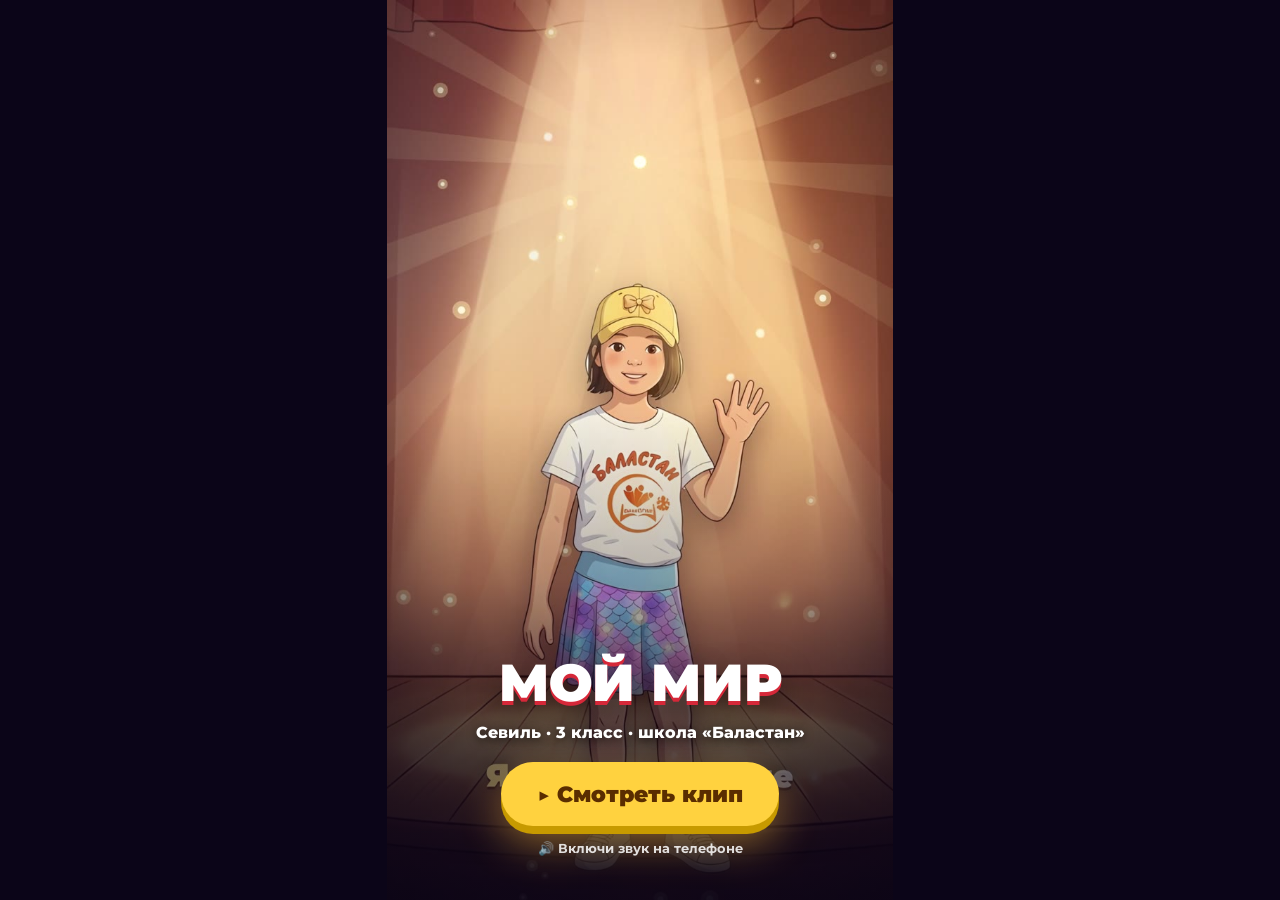
==== commit bd35cf3c: "Revert "Клип «Мой мир»: оживающая Севиль (скелетная анимация, ветер в фонах, камера)" This reverts c" ====
--- a/index.html
+++ b/index.html
@@ -7,7 +7,7 @@
 <title>Мой мир — клип Севиль</title>
 <meta property="og:title" content="Мой мир — клип Севиль">
 <meta property="og:description" content="Песня и мультклип Севиль, 3 класс, школа «Баластан»">
-<meta property="og:image" content="video/poster.jpg?v=2">
+<meta property="og:image" content="video/poster.jpg">
 <link rel="preconnect" href="https://fonts.googleapis.com">
 <link rel="preconnect" href="https://fonts.gstatic.com" crossorigin>
 <link href="https://fonts.googleapis.com/css2?family=Montserrat:wght@800;900&display=swap&subset=cyrillic" rel="stylesheet">
@@ -35,8 +35,8 @@
 </head>
 <body>
 <main class="player">
-  <video id="v" playsinline preload="metadata" poster="video/poster.jpg?v=2">
-    <source src="video/sevil-clip.mp4?v=2" type="video/mp4">
+  <video id="v" playsinline preload="metadata" poster="video/poster.jpg">
+    <source src="video/sevil-clip.mp4" type="video/mp4">
   </video>
   <div class="cover" id="cover">
     <h1>МОЙ МИР</h1>
